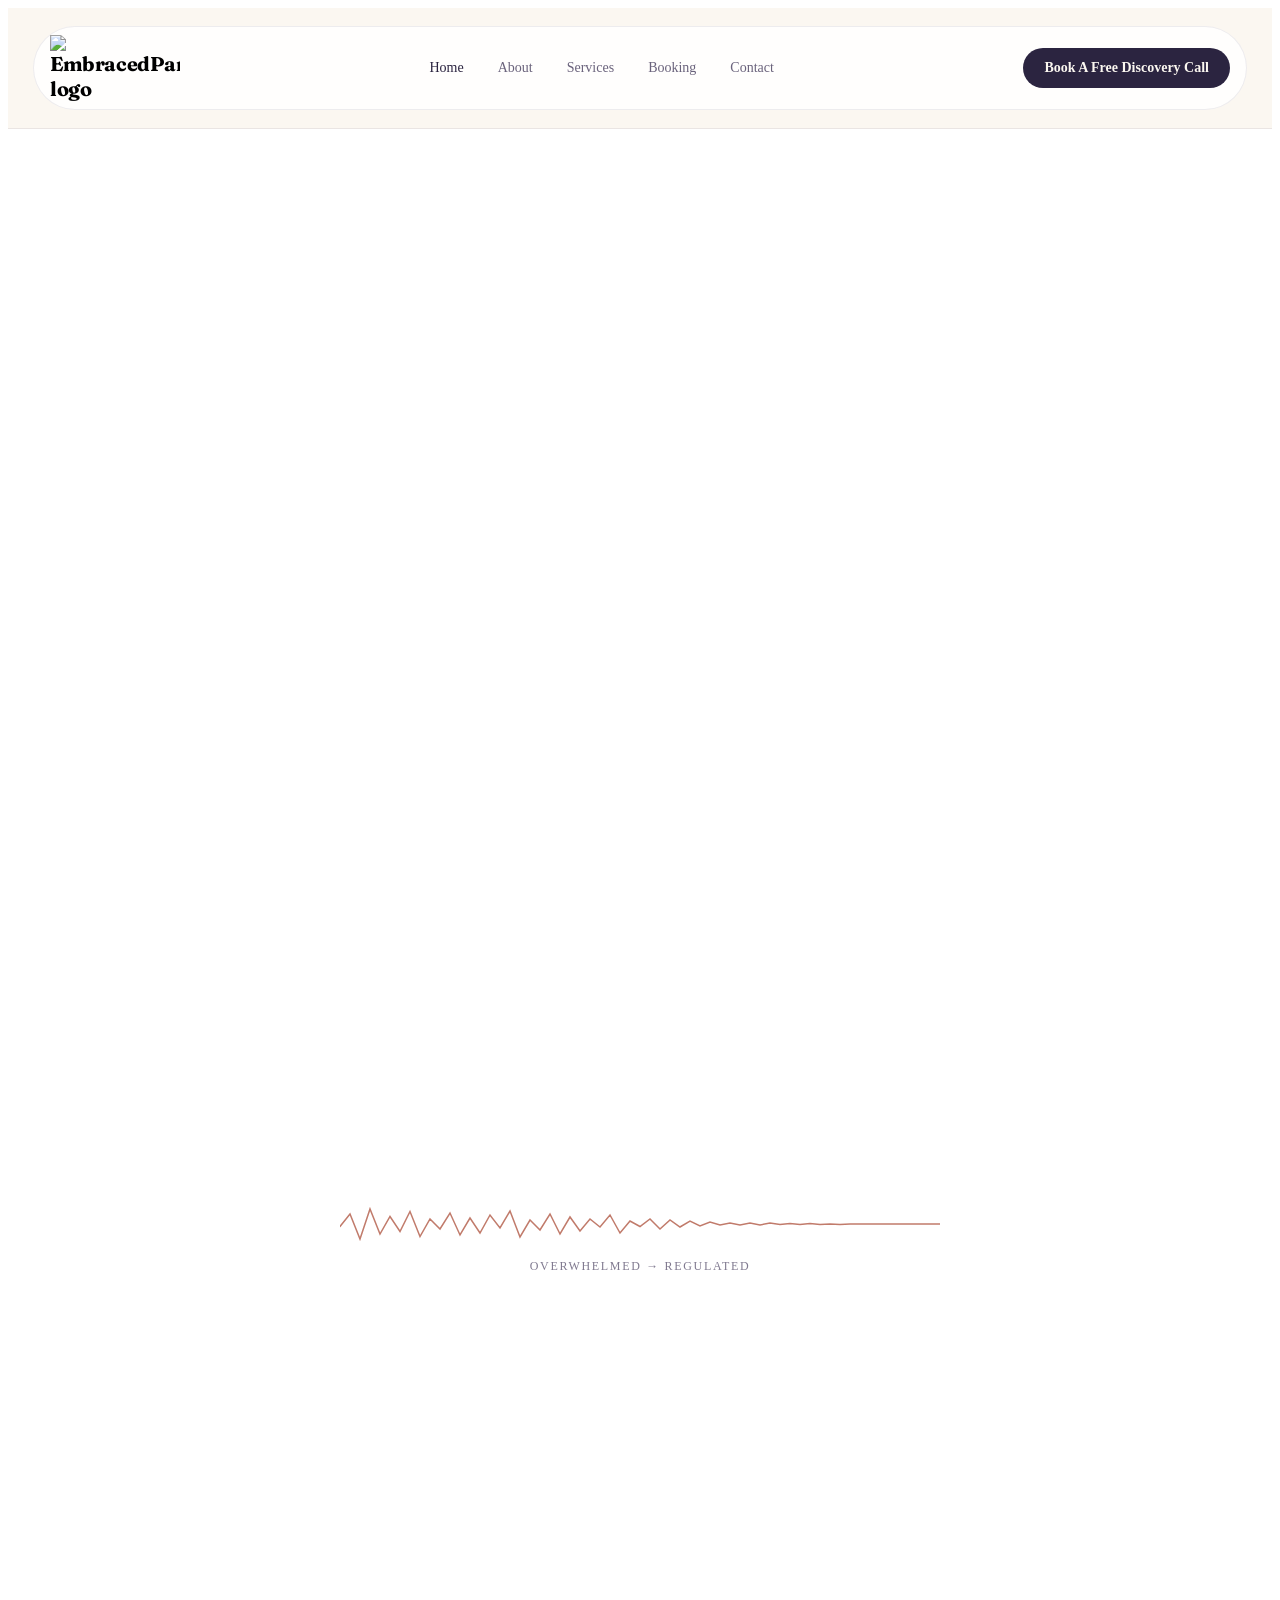
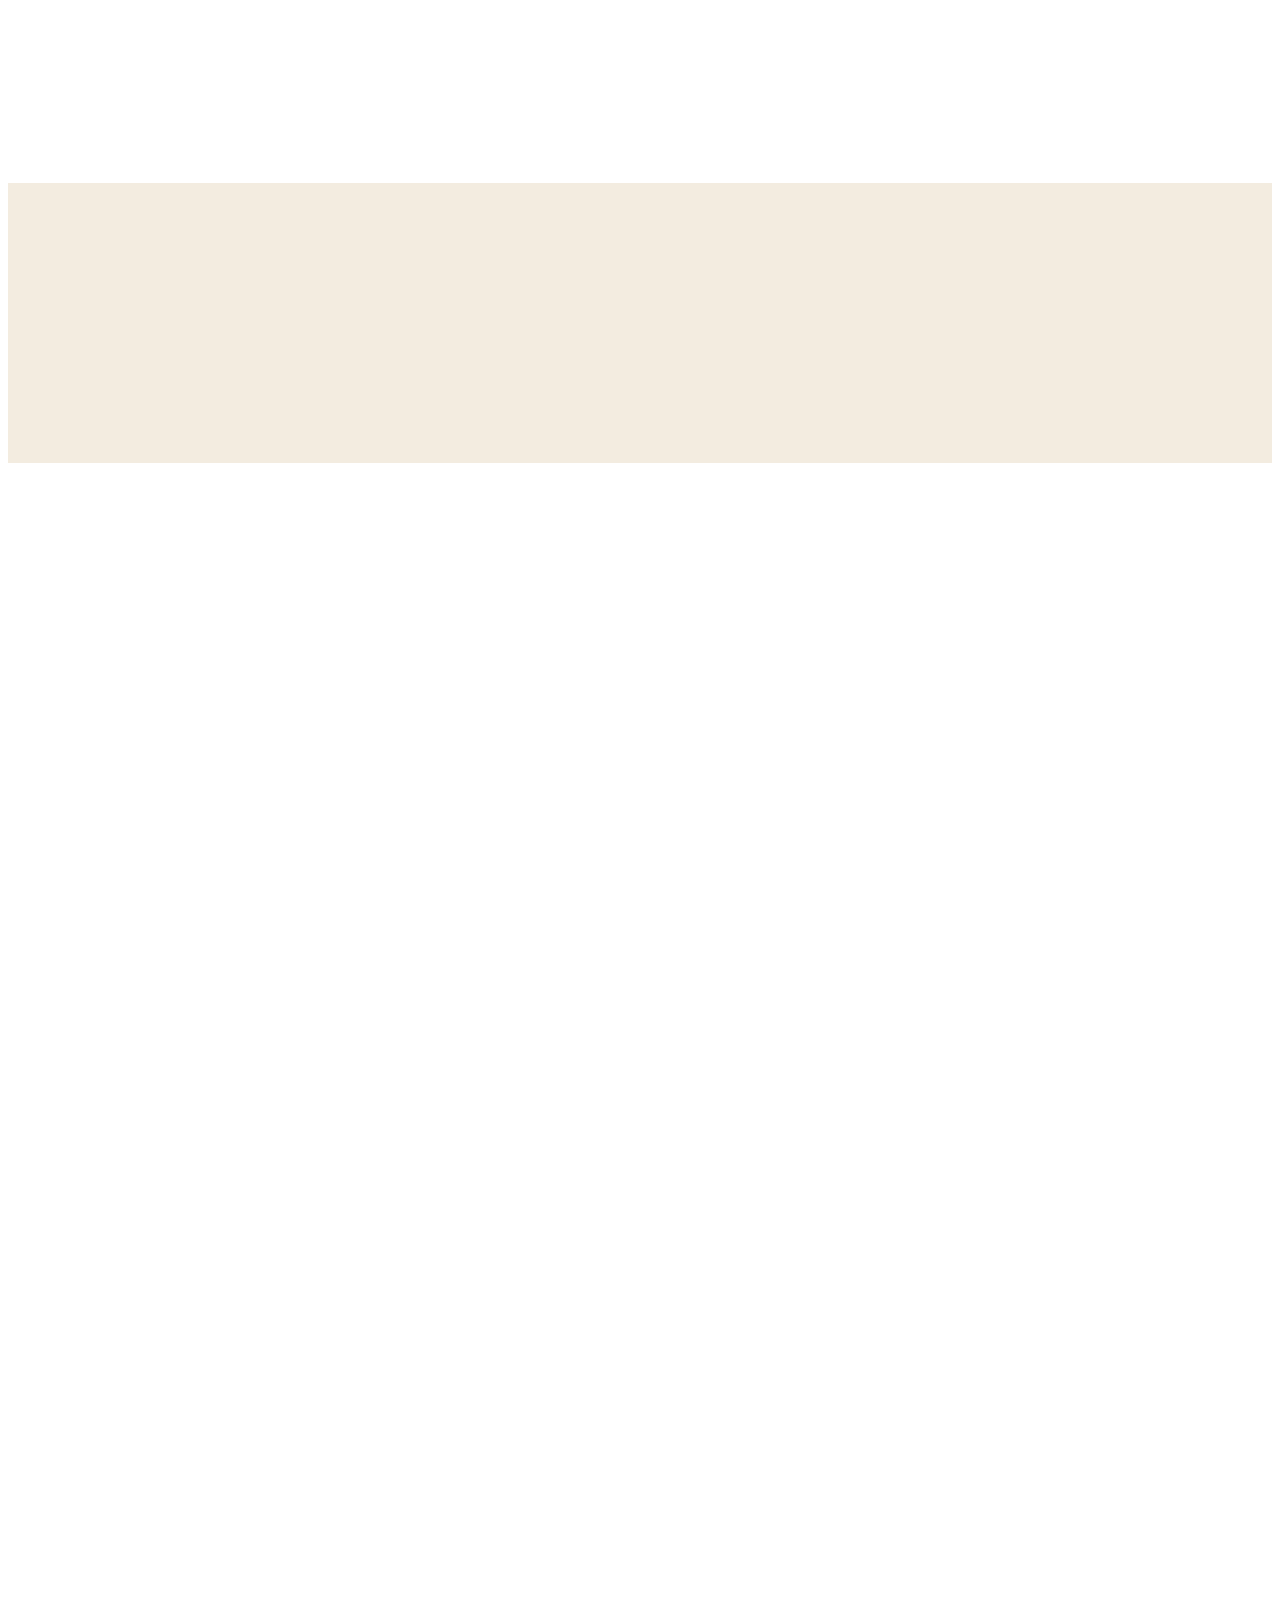
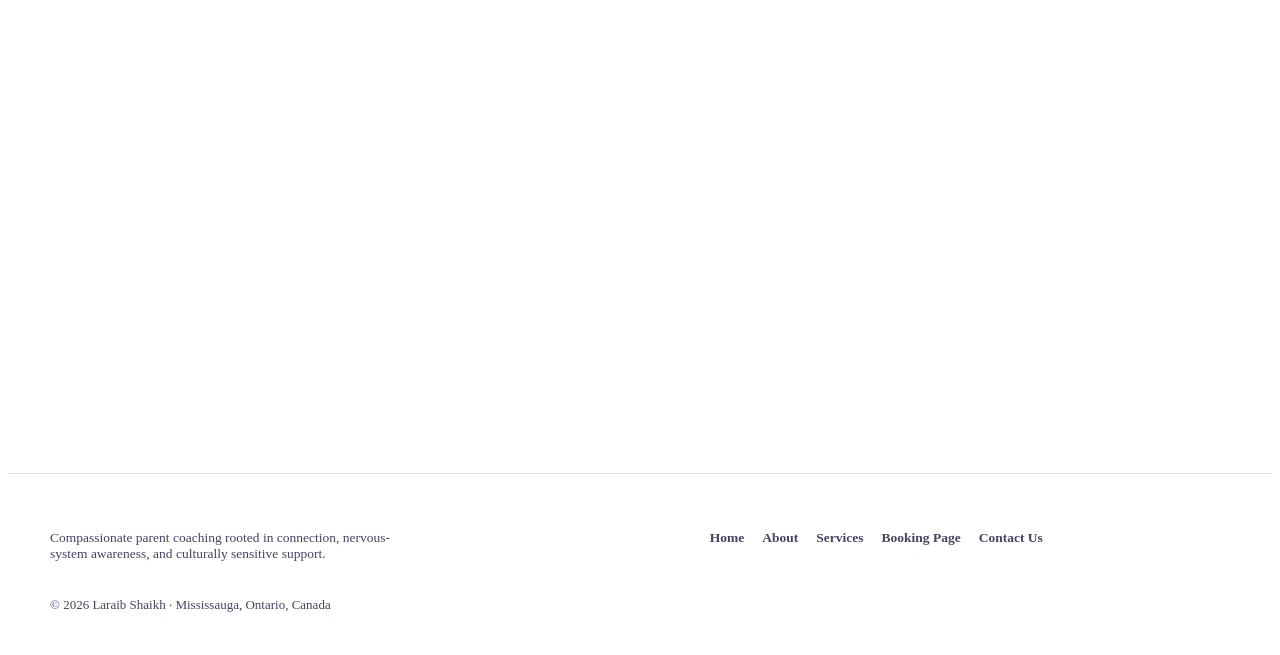
==== index.html @ dab32287 "Fix website responsiveness and JavaScript issues" ====
<!DOCTYPE html>
<html lang="en">
<head>
  <meta charset="UTF-8">
  <meta name="viewport" content="width=device-width, initial-scale=1.0">
  <meta name="description" content="Support for parents who want more calm, stronger connection, and calmer responses at home — with a grounded, compassionate approach that respects your family’s story.">
  <meta property="og:title" content="EmbracedParenting">
  <meta property="og:description" content="Support for parents who want more calm, stronger connection, and calmer responses at home.">
  <meta property="og:type" content="website">
  <meta property="og:image" content="images/logo.png">
  <meta name="twitter:card" content="summary_large_image">
  <meta name="twitter:title" content="EmbracedParenting">
  <meta name="twitter:description" content="Support for parents who want more calm, stronger connection, and calmer responses at home.">
  <title>EmbracedParenting</title>
  <link rel="icon" type="image/png" href="images/logo.png">
  <link rel="apple-touch-icon" href="images/logo.png">
  <link rel="preconnect" href="https://fonts.googleapis.com">
  <link rel="preconnect" href="https://fonts.gstatic.com" crossorigin>
  <link href="https://fonts.googleapis.com/css2?family=Fraunces:opsz,wght@9..144,400;9..144,500;9..144,600;9..144,700&family=Work+Sans:wght@400;500;600&display=swap" rel="stylesheet">
  <link rel="stylesheet" href="css/styles.css">
</head>
<body>
  <header>
    <nav class="wrap">
      <a href="index.html" class="logo" aria-label="EmbracedParenting home">
        <span class="logo-mark" aria-hidden="true"><img src="images/logo.png" alt="EmbracedParenting logo" loading="lazy"></span>
      </a>
      <div class="navlinks">
        <a href="index.html" class="active">Home</a>
        <a href="about.html">About</a>
        <a href="services.html">Services</a>
        <a href="booking.html">Booking</a>
        <a href="contact.html">Contact</a>
      </div>
      <div class="navcta">
        <a href="https://calendly.com/laraibsshaikh10/30min" class="btn btn-primary" style="padding: 11px 20px; font-size: 14px;" aria-label="Book a free discovery call with Laraib">Book A Free Discovery Call</a>
      </div>
      <button class="menu-btn" type="button" aria-label="Open menu" aria-expanded="false">
        <svg width="24" height="24" viewBox="0 0 24 24" fill="none"><path d="M4 7h16M4 12h16M4 17h16" stroke="currentColor" stroke-width="1.8" stroke-linecap="round"/></svg>
      </button>
    </nav>
    <div class="mobile-menu" id="mobile-menu">
      <a href="index.html">Home</a>
      <a href="about.html">About</a>
      <a href="services.html">Services</a>
      <a href="booking.html">Booking</a>
      <a href="contact.html">Contact</a>
      <a href="https://calendly.com/laraibsshaikh10/30min">Book A Free Discovery Call</a>
    </div>
  </header>

  <main>
    <section class="hero" id="top">
      <div class="wrap hero-grid">
        <div class="hero-copy reveal">
          <!-- <div class="eyebrow">Jai Certified Parent Coach · Mississauga, ON</div> -->
          <h1>Parenting is hard.<br />You don't have to do it <em>alone</em>.</h1>
          <p class="sub">Support for parents who want more calm, stronger connection, and calmer responses at home — with a grounded, compassionate approach that respects your family’s story.</p>
          <div class="hero-ctas">
            <a href="https://calendly.com/laraibsshaikh10/30min" class="btn btn-primary">Book A Free Discovery Call</a>
            <a href="services.html" class="btn btn-ghost">Learn More</a>
          </div>
          <div class="trustline">
            <span><i class="dot"></i>English · Urdu · Hindi</span>
            <span><i class="dot"></i>Trauma-informed &amp; foster-care trained</span>
            <span><i class="dot"></i>Culturally &amp; faith-sensitive</span>
          </div>
        </div>
        <div class="hero-side reveal">
          <div class="hero-visual">
            <div class="portrait">
              <img src="images/home.jpeg" alt="Laraib Shaikh, Jai Certified Parent Coach" loading="lazy">
            </div>
            <div class="hero-card">
              <div class="badge">A supportive space for real parenting challenges</div>
              <h3>Helping parents move from overwhelm to connection.</h3>
              <p>Through nervous-system awareness, attachment-based care, and practical guidance, coaching helps families feel more grounded and connected.</p>
              <ul>
                <li>Support for parents navigating stress, emotion, and big feelings</li>
                <li>Gentle tools for everyday moments that feel hard</li>
                <li>Guidance rooted in compassion, not shame</li>
              </ul>
              <a href="about.html" class="hero-link">Discover the approach →</a>
            </div>
          </div>
        </div>
      </div>
      <div class="wave-band">
        <svg viewBox="0 0 1200 90" preserveAspectRatio="none">
          <path d="M0,45 L20,20 L40,70 L60,10 L80,60 L100,25 L120,55 L140,15 L160,65 L180,30 L200,50 L220,18 L240,62 L260,28 L280,58 L300,22 L320,48 L340,14 L360,66 L380,32 L400,52 L420,20 L440,60 L460,26 L480,54 L500,30 L520,46 L540,22 L560,58 L580,34 L600,45 L620,30 L640,50 L660,32 L680,46 L700,34 L720,44 L740,36 L760,42 L780,38 L800,42 L820,38 L840,42 L860,38 L880,41 L900,39 L920,41 L940,39 L960,41 L980,40 L1000,41 L1020,40 L1200,40" fill="none" stroke="var(--clay)" stroke-width="3" stroke-linecap="round" />
        </svg>
      </div>
      <div class="wave-caption">Overwhelmed → Regulated </div>
    </section>

    <section class="pillars" id="framework">
      <div class="wrap">
        <div class="section-head reveal">
          <div class="eyebrow">The EMBRACED Framework</div>
          <h2>A grounded, compassionate approach to parenting support</h2>
          <p>This framework highlights the heart of the coaching: connection, calm, and confidence. It is designed to help families feel safer and more attuned in the everyday.</p>
        </div>
        <div class="framework-grid">
          <div class="framework-card reveal">
            <div class="framework-card-intro">
              <div class="framework-card-mark">E</div>
              <div>
                <h3>Empathy</h3>
                <div class="framework-card-subtitle">Seeing the child clearly</div>
              </div>
            </div>
            <p>We begin by understanding the emotions beneath the behavior, so responses feel less reactive and more attuned.</p>
          </div>
          <div class="framework-card reveal">
            <div class="framework-card-intro">
              <div class="framework-card-mark">M</div>
              <div>
                <h3>Mindful Presence</h3>
                <div class="framework-card-subtitle">Calm in the moment</div>
              </div>
            </div>
            <p>Parents learn how regulation supports better communication, less escalation, and more steadiness across the day.</p>
          </div>
          <div class="framework-card reveal">
            <div class="framework-card-intro">
              <div class="framework-card-mark">B</div>
              <div>
                <h3>Bonding & Belonging</h3>
                <div class="framework-card-subtitle">Connection before correction</div>
              </div>
            </div>
            <p>Support is designed to strengthen security, trust, and belonging — especially when parenting has felt strained or overwhelming.</p>
          </div>
          <div class="framework-card reveal">
            <div class="framework-card-intro">
              <div class="framework-card-mark">R</div>
              <div>
                <h3>Respect</h3>
                <div class="framework-card-subtitle">Honoring each family story</div>
              </div>
            </div>
            <p>Every family is met with care, curiosity, and respect — including cultural, faith, and lived-experience differences.</p>
          </div>
          <div class="framework-card reveal">
            <div class="framework-card-intro">
              <div class="framework-card-mark">A</div>
              <div>
                <h3>Attunement</h3>
                <div class="framework-card-subtitle">Listening beneath the surface</div>
              </div>
            </div>
            <p>We slow down and identify what a child may be communicating through their behavior, so responses become more intentional.</p>
          </div>
          <div class="framework-card reveal">
            <div class="framework-card-intro">
              <div class="framework-card-mark">C</div>
              <div>
                <h3>Compassion</h3>
                <div class="framework-card-subtitle">Gentle, nonjudgmental support</div>
              </div>
            </div>
            <p>The process is grounded in compassion for both the child and the parent, especially in moments of stress and doubt.</p>
          </div>
          <div class="framework-card reveal">
            <div class="framework-card-intro">
              <div class="framework-card-mark">E</div>
              <div>
                <h3>Empowerment</h3>
                <div class="framework-card-subtitle">Confidence that grows</div>
              </div>
            </div>
            <p>Parents leave with more clarity, stronger boundaries, and tools that feel practical rather than performative.</p>
          </div>
          <div class="framework-card reveal">
            <div class="framework-card-intro">
              <div class="framework-card-mark">D</div>
              <div>
                <h3>Development</h3>
                <div class="framework-card-subtitle">Growth over perfection</div>
              </div>
            </div>
            <p>The work supports long-term family growth through insight, consistency, and habits that can actually be lived.</p>
          </div>
        </div>
      </div>
    </section>

    <section class="insta" style="padding-top: 40px;">
      <div class="wrap">
        <div class="section-head reveal">
          <div>
            <div class="eyebrow">Follow Along</div>
            <h2>Be a part of the journey, on Instagram</h2>
          </div>
          <a href="https://www.instagram.com/laraib_shaikh10/" target="_blank" rel="noopener noreferrer" class="btn btn-ghost">@laraib_shaikh10 ↗</a>
        </div>
        <div class="insta-grid reveal">
          <blockquote class="instagram-media" data-instgrm-permalink="https://www.instagram.com/p/DYv9KIsDmRM/" data-instgrm-version="14"></blockquote>
          <blockquote class="instagram-media" data-instgrm-permalink="https://www.instagram.com/p/Da_8D1NkxFO/" data-instgrm-version="14"></blockquote>
          <blockquote class="instagram-media" data-instgrm-permalink="https://www.instagram.com/p/DaBh0-4OvTj/" data-instgrm-version="14"></blockquote>
        </div>
      </div>
    </section>

    <section class="testi" style="padding-top: 40px; padding-bottom: 80px;">
      <div class="wrap">
        <div class="section-head reveal">
          <div>
            <div class="eyebrow">In Their Words</div>
            <h2>What Other Parents Say About Our Services</h2>
          </div>
        </div>
        <div class="testi-grid">
          <div class="testi-card reveal">
            <div class="testi-quote">"Doing one-on-one coaching with Laraib was truly the best thing that happened for my family this year. It encouraged me to deeply understand what true connection and secure attachment mean with my children, and how to embody compassionate parenting without compromising my values.</div>
            <div class="testi-quote">Through this journey, I learned how to love my child unconditionally by gaining insight into child development, developing the skills to regulate and ground myself during challenging emotions, and learning how to be a safe harbour for my children.</div>
            <div class="testi-quote">Laraib herself was incredibly non-judgmental, understanding, and compassionate—always offering an empathetic ear and practical guidance tailored to each specific situation I faced.</div>
            <div class="testi-quote">I highly recommend one-on-one parent coaching with Laraib to anyone wanting to transform their approach to parenting and become a loving yet assertive parent who can confidently handle whatever challenges arise. It’s a powerful mindset shift that helps you make small but meaningful changes—improving your family dynamic in lasting ways, free of guilt or shame."</div>
            <div class="testi-who">— Eden, Mom of 2</div>
          </div>
          <div class="testi-card reveal">
            <div class="testi-quote">"Laraib has a calm presence that inspires trust and confidence, and she cares so deeply - it shows up in every conversation we’ve shared. She is gentle but shows up with honesty, unafraid to say what you need to hear and a role-model for self-possession. I thank Allah everyday for sending Laraib in my life."</div>
            <div class="testi-who">— Nusrat, Mom of 4</div>
          </div>
          <div class="testi-card reveal">
            <div class="testi-quote">"Laraib is a truly gifted parent coach. I deeply appreciate her calm, connected presence and the confident, yet curious, leadership she brings to each session. Her empathy and understanding make her a joy to work with, and her wealth of knowledge is evident in every interaction. I am incredibly grateful for the opportunity to receive coaching from her."</div>
            <div class="testi-who">— Naomi, Mom of 4</div>
          </div>
        </div>
      </div>
    </section>
  </main>

  <footer>
    <div class="wrap footer-grid">
      <div>
        <p style="margin-top: 0; max-width: 360px;">Compassionate parent coaching rooted in connection, nervous-system awareness, and culturally sensitive support.</p>
      </div>
      <div class="footer-links">
        <a href="index.html">Home</a>
        <a href="about.html">About</a>
        <a href="services.html">Services</a>
        <a href="booking.html">Booking Page</a>
        <a href="contact.html">Contact Us</a>
      </div>
    </div>
    <div class="wrap" style="margin-top: 22px; font-size: 13px; color: var(--ink-soft);">© 2026 Laraib Shaikh · Mississauga, Ontario, Canada</div>
  </footer>

  <script src="js/script.js"></script>
</body>
</html>
---- css/styles.css ----
:root {
  --ink: #2B2440;
  --ink-soft: #4A4160;
  --paper: #FBF7F0;
  --paper-dim: #F3ECE0;
  --clay: #C17B6B;
  --clay-deep: #A85F50;
  --sage: #7C8F72;
  --gold: #CFA24A;
  --mist: #E7DFD1;
  --line: rgba(43, 36, 64, 0.14);
  --shadow: 0 24px 80px -40px rgba(43, 36, 64, 0.34);
  --radius: 28px;
  --wrap: 1180px;
}

a {
  color: inherit;
  text-decoration: none;
}

img {
  max-width: 100%;
  display: block;
}

button,
input,
textarea {
  font: inherit;
}

.wrap {
  max-width: var(--wrap);
  margin: 0 auto;
  padding: 0 28px;
}

section {
  position: relative;
}

.eyebrow {
  font-size: 12px;
  letter-spacing: 0.22em;
  text-transform: uppercase;
  font-weight: 700;
  color: var(--clay);
}

.btn {
  display: inline-flex;
  align-items: center;
  justify-content: center;
  gap: 10px;
  padding: 14px 24px;
  border-radius: 999px;
  font-weight: 700;
  font-size: 15px;
  cursor: pointer;
  border: 1px solid transparent;
  transition: transform 0.25s ease, box-shadow 0.25s ease, background 0.25s ease, border-color 0.25s ease;
  box-sizing: border-box;
}

.btn:hover {
  transform: translateY(-1px);
}

.btn-primary {
  background: var(--ink);
  color: var(--paper);
  box-shadow: var(--shadow);
}

.btn-primary:hover {
  background: var(--clay-deep);
}

.btn-ghost {
  background: transparent;
  color: var(--ink);
  border-color: var(--line);
}

.btn-ghost:hover {
  background: rgba(255, 255, 255, 0.85);
  border-color: rgba(43, 36, 64, 0.25);
}

.btn-alt {
  background: var(--gold);
  color: var(--ink);
  box-shadow: var(--shadow);
}

.btn-alt:hover {
  background: #f7e0b7;
}

.reveal {
  opacity: 0;
  transform: translateY(28px);
  transition: opacity 0.8s ease, transform 0.8s ease;
}

.reveal.in {
  opacity: 1;
  transform: translateY(0);
}

header {
  position: sticky;
  top: 0;
  z-index: 60;
  padding: 18px 0;
  background: rgba(251, 247, 240, 0.92);
  backdrop-filter: blur(18px);
  border-bottom: 1px solid rgba(43, 36, 64, 0.08);
}

nav.wrap {
  display: flex;
  align-items: center;
  justify-content: space-between;
  gap: 16px;
  padding: 8px 16px;
  border: 1px solid rgba(43, 36, 64, 0.08);
  border-radius: 999px;
  background: rgba(255, 255, 255, 0.86);
  box-shadow: 0 24px 70px -46px rgba(43, 36, 64, 0.28);
}

.logo {
  display: inline-flex;
  align-items: center;
  gap: 12px;
  font-family: 'Fraunces', Georgia, serif;
  font-weight: 700;
  font-size: 20px;
  letter-spacing: -0.02em;
  transition: transform 0.2s ease;
}

.logo:hover {
  transform: translateY(-1px);
  background: transparent;
}

.logo-mark {
  display: inline-flex;
  align-items: center;
  justify-content: center;
  width: auto;
  height: auto;
  padding: 0;
  border-radius: 0;
  background: transparent;
  border: 0;
  box-shadow: none;
  flex-shrink: 0;
}

.logo-mark img {
  width: 130px;
  height: auto;
  object-fit: contain;
}

.sr-only {
  position: absolute;
  width: 1px;
  height: 1px;
  padding: 0;
  margin: -1px;
  overflow: hidden;
  clip: rect(0, 0, 0, 0);
  white-space: nowrap;
  border: 0;
}

.navlinks {
  display: flex;
  align-items: center;
  gap: 6px;
  padding: 6px;
  border-radius: 999px;
  background: transparent;
}

.navlinks a {
  position: relative;
  opacity: 0.82;
  transition: opacity 0.2s ease, color 0.2s ease;
  font-size: 14px;
  padding: 10px 14px;
  border-radius: 999px;
  color: var(--ink-soft);
}

.navlinks a:hover,
.navlinks a:focus-visible,
.navlinks a.active {
  opacity: 1;
  color: var(--ink);
}

.navcta {
  display: flex;
  align-items: center;
  gap: 12px;
}

.menu-btn {
  display: none;
  background: rgba(255, 255, 255, 0.92);
  border: 1px solid var(--line);
  color: var(--ink);
  cursor: pointer;
  padding: 9px;
  border-radius: 999px;
  box-shadow: 0 10px 24px -18px rgba(43, 36, 64, 0.4);
}

.mobile-menu {
  display: none;
  flex-direction: column;
  gap: 0;
  margin: 10px 0 0;
  padding: 12px 0;
  background: rgba(255, 255, 255, 0.98);
  border: 1px solid rgba(43, 36, 64, 0.08);
  border-radius: 20px;
  box-shadow: 0 12px 28px -20px rgba(43, 36, 64, 0.25);
  overflow: hidden;
}

.mobile-menu a,
.mobile-menu span {
  font-weight: 600;
  color: var(--ink);
  padding: 12px 18px;
  border-bottom: 1px solid rgba(43, 36, 64, 0.06);
  transition: background 0.2s ease, color 0.2s ease;
  font-size: 14px;
}

.mobile-menu a:hover {
  background: rgba(43, 36, 64, 0.04);
  color: var(--clay-deep);
}

.mobile-menu a:last-child,
.mobile-menu span:last-child {
  border-bottom: none;
}

.hero {
  padding: 92px 0 40px;
  overflow: hidden;
}

.hero-grid {
  display: grid;
  grid-template-columns: 1.05fr 0.95fr;
  gap: 56px;
  align-items: start;
}

.hero-copy h1 {
  font-size: clamp(42px, 5.2vw, 72px);
  margin-top: 18px;
  max-width: 680px;
}

.hero-copy h1 em {
  font-style: normal;
  color: var(--clay-deep);
}

.hero-copy .sub {
  margin-top: 24px;
  font-size: 18px;
  max-width: 580px;
  color: var(--ink-soft);
}

.hero-ctas {
  display: flex;
  gap: 16px;
  margin-top: 34px;
  flex-wrap: wrap;
}

.trustline {
  margin-top: 34px;
  display: grid;
  grid-template-columns: repeat(3, minmax(0, 1fr));
  gap: 16px;
  font-size: 13px;
  color: var(--ink-soft);
}

.trustline span {
  display: flex;
  align-items: center;
  gap: 10px;
}

.dot {
  width: 8px;
  height: 8px;
  border-radius: 50%;
  background: var(--clay);
}

.hero-side {
  display: grid;
  gap: 22px;
}

.hero-visual {
  display: grid;
  gap: 22px;
}

.portrait {
  width: 100%;
  max-width: 470px;
  aspect-ratio: 0.92;
  border-radius: 34px;
  background: linear-gradient(145deg, rgba(193, 123, 107, 0.18), rgba(207, 162, 74, 0.1));
  box-shadow: var(--shadow);
  overflow: hidden;
  margin-inline: auto;
}

.portrait img {
  width: 100%;
  height: 100%;
  object-fit: cover;
}

.hero-card {
  background: rgba(255, 255, 255, 0.84);
  border: 1px solid rgba(43, 36, 64, 0.08);
  border-radius: 32px;
  padding: 28px;
  box-shadow: var(--shadow);
}

.hero-card .badge {
  display: inline-flex;
  align-items: center;
  gap: 10px;
  padding: 10px 16px;
  border-radius: 999px;
  background: rgba(243, 236, 224, 0.85);
  color: var(--clay-deep);
  font-size: 12px;
  font-weight: 700;
  text-transform: uppercase;
}

.hero-card h3 {
  font-size: 22px;
  margin-top: 18px;
  line-height: 1.2;
}

.hero-card p {
  margin-top: 14px;
  font-size: 15px;
  color: var(--ink-soft);
  line-height: 1.8;
}

.hero-card ul {
  list-style: none;
  padding: 0;
  margin: 18px 0 0;
  display: grid;
  gap: 10px;
}

.hero-card li {
  display: flex;
  gap: 12px;
  align-items: flex-start;
  color: var(--ink-soft);
  font-size: 15px;
  line-height: 1.7;
}

.hero-card li::before {
  content: '•';
  color: var(--clay);
  font-size: 22px;
  line-height: 1;
  margin-top: 4px;
}

.hero-link {
  display: inline-flex;
  align-items: center;
  gap: 10px;
  margin-top: 20px;
  font-weight: 700;
  color: var(--clay-deep);
}

.wave-band {
  line-height: 0;
  margin-top: 30px;
  display: flex;
  justify-content: center;
}

.wave-band svg {
  max-width: 600px;
  width: 100%;
  height: auto;
  display: block;
}

.wave-caption {
  text-align: center;
  font-size: 12px;
  letter-spacing: 0.14em;
  text-transform: uppercase;
  color: var(--ink-soft);
  opacity: 0.7;
  margin-top: 10px;
}

.section-head {
  max-width: 640px; /* limit measure for elegant line lengths */
  margin-bottom: 20px;
}

/* Stronger visual hierarchy for about heading */
.section-head h2 {
  font-size: clamp(28px, 5vw, 48px);
  margin-top: 8px;
  line-height: 1.15; /* tighter heading for a premium feel */
  font-weight: 800;
  letter-spacing: -0.01em;
}

.section-head p {
  margin-top: 16px; /* balanced spacing between heading and paragraph */
  font-size: clamp(15px, 4vw, 17px);
  color: var(--ink-soft);
  line-height: 1.85;
  max-width: 56ch; /* comfortable measure for paragraph readability */
}

/* Eyebrow positioning and spacing */
.section-head .eyebrow {
  margin-bottom: 8px;
  font-size: 12px;
  letter-spacing: 0.3em;
}

.shift {
  padding: 100px 0;
  background: var(--ink);
  color: var(--paper);
}

.shift .wrap {
  max-width: 860px;
  text-align: center;
}

.shift .eyebrow {
  color: var(--gold);
}

.shift h2 {
  font-size: clamp(28px, 3.5vw, 42px);
  margin-top: 18px;
}

.shift p {
  margin-top: 24px;
  color: #ddd7d1;
  font-size: 17px;
  line-height: 1.85;
}

.pillars,
.services,
.testi,
.about,
.insta,
.contact,
.booking-cta,
.who {
  padding: 100px 0;
}

.framework-grid {
  display: grid;
  grid-template-columns: 1fr;
  gap: 18px;
}

.framework-card {
  background: var(--paper);
  border: 1px solid rgba(43, 36, 64, 0.08);
  border-radius: 32px;
  padding: 32px;
  box-shadow: var(--shadow);
  transition: transform 0.3s ease, box-shadow 0.3s ease;
}

.framework-card:hover {
  transform: translateY(-6px);
  box-shadow: 0 32px 80px -44px rgba(43, 36, 64, 0.28);
}

.framework-card-intro {
  display: grid;
  grid-template-columns: auto 1fr;
  gap: 18px;
  align-items: start;
}

.framework-card-mark {
  width: 56px;
  height: 56px;
  border-radius: 18px;
  background: linear-gradient(135deg, rgba(193, 123, 107, 0.18), rgba(207, 162, 74, 0.22));
  display: flex;
  align-items: center;
  justify-content: center;
  font-size: 18px;
  font-weight: 800;
  color: var(--clay-deep);
}

.framework-card h3 {
  font-size: 18px;
  margin: 0;
  color: var(--ink);
  line-height: 1.15;
}

.framework-card-subtitle {
  margin-top: 6px;
  font-size: 15px;
  font-weight: 700;
  color: var(--clay-deep);
  line-height: 1.35;
}

.framework-card p {
  margin-top: 18px;
  font-size: 15px;
  color: var(--ink-soft);
  line-height: 1.8;
}

.service-grid {
  display: grid;
  grid-template-columns: repeat(3, minmax(0, 1fr));
  gap: 24px;
  margin-top: 20px;
}

.service-card {
  background: var(--paper);
  border: 1px solid rgba(43, 36, 64, 0.08);
  border-radius: 32px;
  padding: 30px;
  box-shadow: var(--shadow);
  display: flex;
  flex-direction: column;
  gap: 18px;
  transition: transform 0.25s ease, box-shadow 0.25s ease;
}

.service-card:hover {
  transform: translateY(-3px);
}

.service-card h3 {
  margin-top: 10px;
  font-size: 21px;
}

.service-card p {
  font-size: 15px;
  color: var(--ink-soft);
  line-height: 1.75;
}

.service-note {
  font-size: 13px;
  color: var(--clay-deep);
  font-weight: 700;
  margin-top: 8px;
}

.who {
  padding-top: 90px;
  padding-bottom: 90px;
}

.chip-row {
  display: flex;
  flex-wrap: wrap;
  gap: 14px;
}

.chip {
  padding: 16px 22px;
  border-radius: 18px;
  background: var(--paper-dim);
  border: 1px solid rgba(43, 36, 64, 0.1);
  font-size: 15px;
  font-weight: 700;
  display: flex;
  align-items: center;
  gap: 10px;
}

.chip .dot {
  width: 10px;
  height: 10px;
  border-radius: 50%;
  background: var(--clay);
}

.booking-cta {
  padding-top: 0;
  padding-bottom: 100px;
}

.booking-card {
  background: linear-gradient(135deg, rgba(193, 123, 107, 0.16), rgba(207, 162, 74, 0.14));
  border: 1px solid rgba(43, 36, 64, 0.08);
  border-radius: 32px;
  padding: 44px;
  display: flex;
  align-items: center;
  justify-content: space-between;
  gap: 24px;
  box-shadow: var(--shadow);
}

.booking-card h3 {
  font-size: clamp(26px, 3vw, 36px);
}

.booking-card p {
  margin-top: 10px;
  font-size: 16px;
  max-width: 640px;
  color: var(--ink-soft);
}

.what-to-expect {
  padding-top: 12px;
}

.expectation-grid {
  display: grid;
  grid-template-columns: repeat(2, minmax(0, 1fr));
  gap: 24px;
  margin-top: 32px;
}

.expectation-card {
  background: rgba(255, 255, 255, 0.92);
  border: 1px solid rgba(43, 36, 64, 0.08);
  border-radius: 28px;
  padding: 30px;
  box-shadow: var(--shadow);
}

.expectation-card h3 {
  margin-top: 18px;
  font-size: 20px;
  line-height: 1.45;
}

.expectation-card p {
  margin-top: 14px;
  font-size: 15px;
  color: var(--ink-soft);
  line-height: 1.82;
}

.about-grid {
  display: grid;
  grid-template-columns: 1fr;
  gap: 58px;
  align-items: start;
  max-width: var(--wrap);
  margin: 0 auto;
  padding: 0 28px;
  padding-top: 60px;
  padding-bottom: 100px;
}


/* Place about image on the left (original layout) and text on the right */
.about-photo {
  grid-column: 1;
  justify-self: center;
  max-width: 480px;
  width: 100%;
  align-self: start;
  aspect-ratio: 0.82;
  border-radius: var(--radius);
  box-shadow: var(--shadow);
  overflow: hidden;
  background: var(--paper-dim);
  position: relative;
}

.about-photo img {
  position: absolute;
  inset: 0;
  width: 100%;
  height: 100%;
  object-fit: cover;
  display: block;
  opacity: 1 !important;
  visibility: visible !important;
  transform: none !important;
}

/* Desktop: Enable two-column layout */
@media (min-width: 901px) {
  .about-grid {
    grid-template-columns: 0.72fr 1.28fr;
    gap: 58px;
  }
  
  /* Ensure the text column is placed in column 2 on desktop */
  .about-grid > .reveal:not(.about-photo) {
    grid-column: 2;
  }
  
  .about-photo {
    grid-column: 1;
  }
}

@media (max-width: 900px) {
  .about-grid {
    grid-template-columns: 1fr;
    gap: 32px;
  }
  .about-photo {
    grid-column: auto;
    max-width: 100%;
    width: 100%;
    margin-inline: 0;
    justify-self: center;
    min-height: 250px;
  }
  .about-grid > .reveal {
    grid-column: auto;
  }
}

.about-blockquote {
  margin-top: 28px;
  padding: 22px 24px;
  border-left: 4px solid var(--clay);
  background: rgba(255, 255, 255, 0.75);
  border-radius: 18px;
  font-family: 'Fraunces', serif;
  font-size: clamp(16px, 4vw, 18px);
  color: var(--ink);
  line-height: 1.7;
}

.about-list {
  display: grid;
  gap: 14px;
  margin-top: 28px;
}

.about-list div {
  display: flex;
  gap: 14px;
  align-items: flex-start;
  padding: 16px 18px;
  border: 1px solid rgba(43, 36, 64, 0.08);
  border-radius: 20px;
  background: var(--paper-dim);
}

.about-list .dot {
  margin-top: 6px;
  width: 10px;
  height: 10px;
  border-radius: 50%;
  background: var(--clay);
}

.badge {
  display: inline-flex;
  align-items: center;
  gap: 10px;
  margin-top: 24px;
  background: var(--paper-dim);
  border: 1px solid rgba(43, 36, 64, 0.08);
  border-radius: 999px;
  padding: 10px 18px;
  font-size: 13.5px;
  font-weight: 600;
}

.badge .dot {
  background: var(--gold);
}

.insta {
  padding: 100px 0;
  background: var(--paper-dim);
}

.insta .section-head {
  display: flex;
  align-items: flex-end;
  justify-content: space-between;
  flex-wrap: wrap;
  gap: 20px;
  max-width: none;
}

.insta-grid {
  display: grid;
  grid-template-columns: repeat(4, minmax(0, 1fr));
  gap: 20px;
  margin-top: 22px;
  align-items: start;
  overflow-x: auto;
  overflow-y: hidden;
}

.insta-grid iframe {
  border-radius: 18px !important;
}

.insta-grid blockquote.instagram-media {
  margin: 0 !important;
  width: 100% !important;
  min-width: 0 !important;
}

.testi-grid {
  display: grid;
  grid-template-columns: repeat(3, minmax(0, 1fr));
  gap: 22px;
  margin-top: 22px;
}

.testi-card {
  background: var(--paper);
  border: 1px solid rgba(43, 36, 64, 0.08);
  border-radius: var(--radius);
  padding: 32px;
  display: flex;
  flex-direction: column;
  gap: 18px;
  box-shadow: var(--shadow);
}

.testi-quote {
  font-family: 'Fraunces', serif;
  font-size: 18px;
  line-height: 1.9;
  color: var(--ink-soft);
}

.testi-who {
  font-size: 13px;
  font-weight: 700;
  color: var(--ink);
}

.contact {
  padding-top: 100px;
  padding-bottom: 110px;
}

.contact-card {
  background: var(--ink);
  color: var(--paper);
  border-radius: 32px;
  padding: 60px;
  display: grid;
  grid-template-columns: 1fr 1fr;
  gap: 50px;
  box-shadow: var(--shadow);
}

.contact-card h2 {
  color: var(--paper);
  font-size: clamp(26px, 3.4vw, 36px);
}

.contact-card p {
  color: #d8d2e6;
  margin-top: 14px;
}

.contact-card .btn-primary {
  background: var(--gold);
  color: var(--ink);
  margin-top: 26px;
}

.contact-form {
  display: flex;
  flex-direction: column;
  justify-content: flex-start;
  padding-top: 0;
  gap: 18px;
}

.contact-form-copy {
  margin: 0;
  padding: 0;
}

.contact-form-copy h3 {
  margin: 0;
  color: var(--paper);
  font-size: 22px;
  letter-spacing: -0.02em;
  max-width: 100%;
}

.contact-form-copy p {
  margin: 14px 0 0;
  color: #d8d2e6;
  line-height: 1.8;
  max-width: 420px;
}

.contact-button-group {
  display: flex;
  flex-wrap: wrap;
  gap: 16px;
  align-items: center;
  margin-top: 26px;
}

.contact-button-group .btn-primary {
  width: auto;
  min-width: 180px;
}

.contact-button-group a.btn-primary {
  text-decoration: none;
}

.contact-card .btn-primary:hover {
  background: #fff;
}

.contact-list {
  display: grid;
  gap: 14px;
  margin-top: 28px;
}

.contact-item {
  display: flex;
  gap: 12px;
  align-items: flex-start;
  color: #d8d2e6;
  font-size: 15px;
}

.contact-item a {
  color: var(--paper);
}

.contact-hours {
  margin-top: 10px;
  color: #d8d2e6;
  font-size: 14px;
}

form {
  display: flex;
  flex-direction: column;
  gap: 16px;
}

input,
textarea {
  width: 100%;
  padding: 16px 18px;
  border-radius: 18px;
  border: 1px solid rgba(255, 255, 255, 0.18);
  background: rgba(255, 255, 255, 0.08);
  color: var(--paper);
  font-family: inherit;
  font-size: 15px;
}

input::placeholder,
textarea::placeholder {
  color: rgba(255, 255, 255, 0.68);
}

textarea {
  resize: vertical;
  min-height: 140px;
}

footer {
  padding: 56px 0 34px;
  border-top: 1px solid var(--line);
}

.footer-grid {
  display: grid;
  grid-template-columns: 1.1fr 0.9fr;
  gap: 24px;
  align-items: start;
  font-size: 13.5px;
  color: var(--ink-soft);
}

.footer-links {
  display: flex;
  flex-wrap: wrap;
  gap: 18px;
}

.footer-links a {
  font-weight: 700;
}

.form-status {
  font-size: 15px;
  margin-bottom: 8px;
  color: var(--ink-soft);
}

.form-status.success {
  color: #2c5a33;
}

.form-status.error {
  color: #9a2e2e;
}

.honeypot {
  position: absolute;
  opacity: 0;
  left: -9999px;
  width: 1px;
  height: 1px;
  pointer-events: none;
}

@media (max-width: 1040px) {
  .hero-grid {
    grid-template-columns: 1fr;
    gap: 42px;
  }

  .framework-grid {
    grid-template-columns: 1fr;
  }

  .service-grid {
    grid-template-columns: 1fr;
    max-width: 720px;
  }

  .about-grid {
    grid-template-columns: 1fr;
    gap: 36px;
  }

  .about-photo {
    max-width: 380px;
  }

  .wave-band svg {
    max-width: 90%;
    width: 100%;
  }
}

@media (max-width: 860px) {
  .booking-card {
    flex-direction: column;
    align-items: flex-start;
  }

  .contact-card {
    grid-template-columns: 1fr;
    padding: 42px 28px;
  }

  .contact-button-group {
    flex-direction: column;
    align-items: stretch;
  }

  .contact-button-group .btn-primary {
    width: 100%;
  }

  .contact-form {
    padding-top: 18px;
  }

  .footer-grid {
    grid-template-columns: 1fr;
  }

  nav.wrap {
    padding: 10px 16px;
  }

  .logo {
    font-size: 16px;
    gap: 10px;
  }

  .logo-mark {
    display: flex;
    align-items: center;
    justify-content: center;
    width: 105px;
    height: 105px;
    flex-shrink: 0;
  }

  .logo-mark img {
    width: 100%;
    height: auto;
  }

  .menu-btn {
    display: block;
  }

  .navlinks,
  .navcta .btn-primary {
    display: none;
  }

  .mobile-menu.open {
    display: flex;
  }

  .wave-band svg {
    max-width: 80%;
    width: 100%;
  }
}

@media (max-width: 680px) {
  .wrap {
    padding: 0 20px;
  }

  .hero {
    padding-top: 60px;
    padding-bottom: 32px;
  }

  .hero-copy h1 {
    font-size: clamp(28px, 7vw, 48px);
    margin-top: 14px;
    line-height: 1.15;
  }

  .hero-copy .sub {
    margin-top: 18px;
    font-size: clamp(15px, 4vw, 17px);
    line-height: 1.75;
  }

  .hero-ctas {
    flex-direction: column;
    align-items: stretch;
    gap: 12px;
    margin-top: 24px;
  }

  .btn {
    width: 100%;
    justify-content: center;
    padding: 14px 20px;
    font-size: 15px;
  }

  .trustline {
    grid-template-columns: 1fr;
    gap: 12px;
    margin-top: 20px;
    font-size: 12px;
  }

  .section-head {
    margin-bottom: 24px;
  }

  .section-head h2 {
    font-size: clamp(24px, 6vw, 36px);
    margin-top: 6px;
    line-height: 1.2;
  }

  .section-head p {
    margin-top: 14px;
    font-size: 14px;
  }

  .framework-grid,
  .insta-grid,
  .testi-grid,
  .expectation-grid {
    grid-template-columns: 1fr;
  }

  .insta-grid blockquote.instagram-media {
    margin: 0 !important;
    width: 100% !important;
  }

  .booking-card {
    padding: 24px 20px;
    border-radius: 20px;
  }

  .booking-card h3 {
    font-size: clamp(20px, 5vw, 28px);
  }

  .contact-card {
    padding: 24px 20px;
    border-radius: 20px;
  }

  .about-blockquote {
    margin-top: 20px;
    padding: 18px 20px;
    font-size: clamp(14px, 4vw, 16px);
  }



  .about-list div {
    padding: 12px 14px;
    gap: 10px;
    font-size: 14px;
  }

  .about-list .dot {
    width: 8px;
    height: 8px;
    margin-top: 4px;
  }
}

@media (max-width: 430px) {
  .wrap {
    padding: 0 16px;
  }

  body {
    overflow-x: hidden;
  }

  header {
    padding: 14px 0;
  }

  nav.wrap {
    padding: 8px 12px;
    gap: 8px;
  }

  .logo {
    font-size: 14px;
    gap: 8px;
  }

  .logo-mark {
    display: flex;
    align-items: center;
    justify-content: center;
    width: 100px;
    height: 100px;
    flex-shrink: 0;
  }

  .logo-mark img {
    width: 100%;
    height: auto;
  }

  .hero {
    padding-top: 50px;
    padding-bottom: 28px;
  }

  .hero-copy h1 {
    font-size: clamp(24px, 8vw, 40px);
    line-height: 1.1;
    margin-top: 12px;
  }

  .hero-copy .sub {
    margin-top: 14px;
    font-size: 14px;
  }

  .hero-card {
    padding: 20px;
    border-radius: 24px;
  }

  .hero-card h3 {
    font-size: 18px;
    margin-top: 14px;
  }

  .hero-card p,
  .hero-card li {
    font-size: 13px;
  }

  .hero-card .badge {
    font-size: 11px;
    padding: 8px 14px;
  }

  .section-head h2 {
    font-size: clamp(20px, 6vw, 32px);
    line-height: 1.2;
  }

  .section-head p {
    font-size: 13px;
    line-height: 1.7;
  }

  .eyebrow {
    font-size: 10px;
    letter-spacing: 0.2em;
  }

  .btn {
    padding: 12px 16px;
    font-size: 13px;
    gap: 8px;
    width: 100%;
  }

  .trustline {
    gap: 10px;
    font-size: 11px;
    margin-top: 16px;
  }

  .trustline span {
    gap: 8px;
  }

  .dot {
    width: 6px;
    height: 6px;
  }

  .framework-grid {
    gap: 14px;
  }

  .framework-card {
    padding: 20px;
    border-radius: 24px;
  }

  .framework-card-mark {
    width: 48px;
    height: 48px;
    font-size: 16px;
  }

  .framework-card h3 {
    font-size: 16px;
  }

  .framework-card p {
    font-size: 13px;
    margin-top: 14px;
  }

  .service-grid {
    gap: 16px;
  }

  .service-card {
    padding: 20px;
    border-radius: 24px;
  }

  .service-card h3 {
    font-size: 18px;
  }

  .service-card p {
    font-size: 13px;
  }

  .booking-card {
    padding: 20px 16px;
    gap: 16px;
  }

  .booking-card h3 {
    font-size: clamp(18px, 5vw, 24px);
  }

  .booking-card p {
    font-size: 13px;
  }

  .contact-card {
    gap: 24px;
    padding: 20px 16px;
  }

  .contact-card h2 {
    font-size: clamp(20px, 5vw, 28px);
  }

  .contact-card p {
    font-size: 13px;
  }



  .about-blockquote {
    padding: 16px 18px;
    font-size: 14px;
    margin-top: 16px;
  }

  .about-list {
    gap: 10px;
    margin-top: 20px;
  }

  .about-list div {
    padding: 10px 12px;
    gap: 10px;
    font-size: 13px;
    border-radius: 16px;
  }

  .about-list .dot {
    width: 6px;
    height: 6px;
    min-width: 6px;
  }

  .insta-grid {
    grid-template-columns: 1fr;
    gap: 16px;
  }

  .insta .section-head {
    flex-direction: column;
    align-items: flex-start;
  }

  .insta .section-head .btn {
    width: 100%;
    margin-top: 12px;
  }

  .testi-grid {
    gap: 16px;
  }

  .testi-card {
    padding: 20px;
    border-radius: 24px;
  }

  .testi-quote {
    font-size: 16px;
  }

  .testi-who {
    font-size: 12px;
  }

  .contact-form-copy h3 {
    font-size: 18px;
  }

  .contact-form-copy p {
    font-size: 13px;
    max-width: 100%;
  }

  .contact-list {
    gap: 10px;
  }

  .contact-item {
    font-size: 13px;
    gap: 10px;
  }

  .contact-hours {
    font-size: 12px;
  }

  input,
  textarea {
    padding: 12px 14px;
    font-size: 14px;
    border-radius: 16px;
  }

  textarea {
    min-height: 120px;
  }

  .footer-grid {
    gap: 16px;
  }

  .footer-links {
    gap: 12px;
    flex-direction: column;
  }

  .footer-links a {
    font-size: 13px;
  }
}

@media (max-width: 375px) {
  .wrap {
    padding: 0 14px;
  }

  nav.wrap {
    padding: 6px 10px;
    gap: 8px;
  }

  .logo {
    gap: 8px;
  }

  .logo-mark {
    display: flex;
    align-items: center;
    justify-content: center;
    width: 95px;
    height: 95px;
    flex-shrink: 0;
  }

  .logo-mark img {
    width: 100%;
    height: auto;
  }

  .hero {
    padding-top: 44px;
  }

  .hero-copy h1 {
    font-size: clamp(22px, 8vw, 36px);
  }

  .hero-copy .sub {
    font-size: 13px;
  }

  .hero-card {
    padding: 16px;
  }

  .section-head h2 {
    font-size: clamp(20px, 6vw, 28px);
  }

  .btn {
    padding: 11px 14px;
    font-size: 12px;
  }

  .framework-card,
  .service-card,
  .expectation-card,
  .booking-card,
  .contact-card,
  .testi-card {
    padding: 16px;
  }


}

@media (max-width: 320px) {
  .wrap {
    padding: 0 12px;
  }

  nav.wrap {
    padding: 6px 8px;
    gap: 6px;
  }

  .logo {
    font-size: 12px;
    gap: 6px;
  }

  .logo-mark {
    display: flex;
    align-items: center;
    justify-content: center;
    width: 90px;
    height: 90px;
    flex-shrink: 0;
  }

  .logo-mark img {
    width: 100%;
    height: auto;
  }

  .hero {
    padding-top: 40px;
    padding-bottom: 24px;
  }

  .hero-copy h1 {
    font-size: clamp(18px, 8vw, 32px);
    line-height: 1.05;
  }

  .hero-copy .sub {
    font-size: 12px;
    margin-top: 10px;
  }

  .hero-ctas {
    flex-direction: column;
    align-items: stretch;
    gap: 8px;
    margin-top: 16px;
  }

  .btn {
    width: 100%;
    padding: 10px 12px;
    font-size: 11px;
  }

  .trustline {
    gap: 8px;
    font-size: 10px;
    margin-top: 12px;
  }

  .section-head h2 {
    font-size: clamp(18px, 6vw, 24px);
  }

  .section-head p {
    font-size: 12px;
  }

  .eyebrow {
    font-size: 9px;
  }

  .framework-card,
  .service-card,
  .booking-card,
  .contact-card,
  .testi-card {
    padding: 14px;
  }



  .about-blockquote {
    padding: 14px 16px;
    font-size: 12px;
  }

  .about-list div {
    padding: 8px 10px;
    font-size: 12px;
  }
}
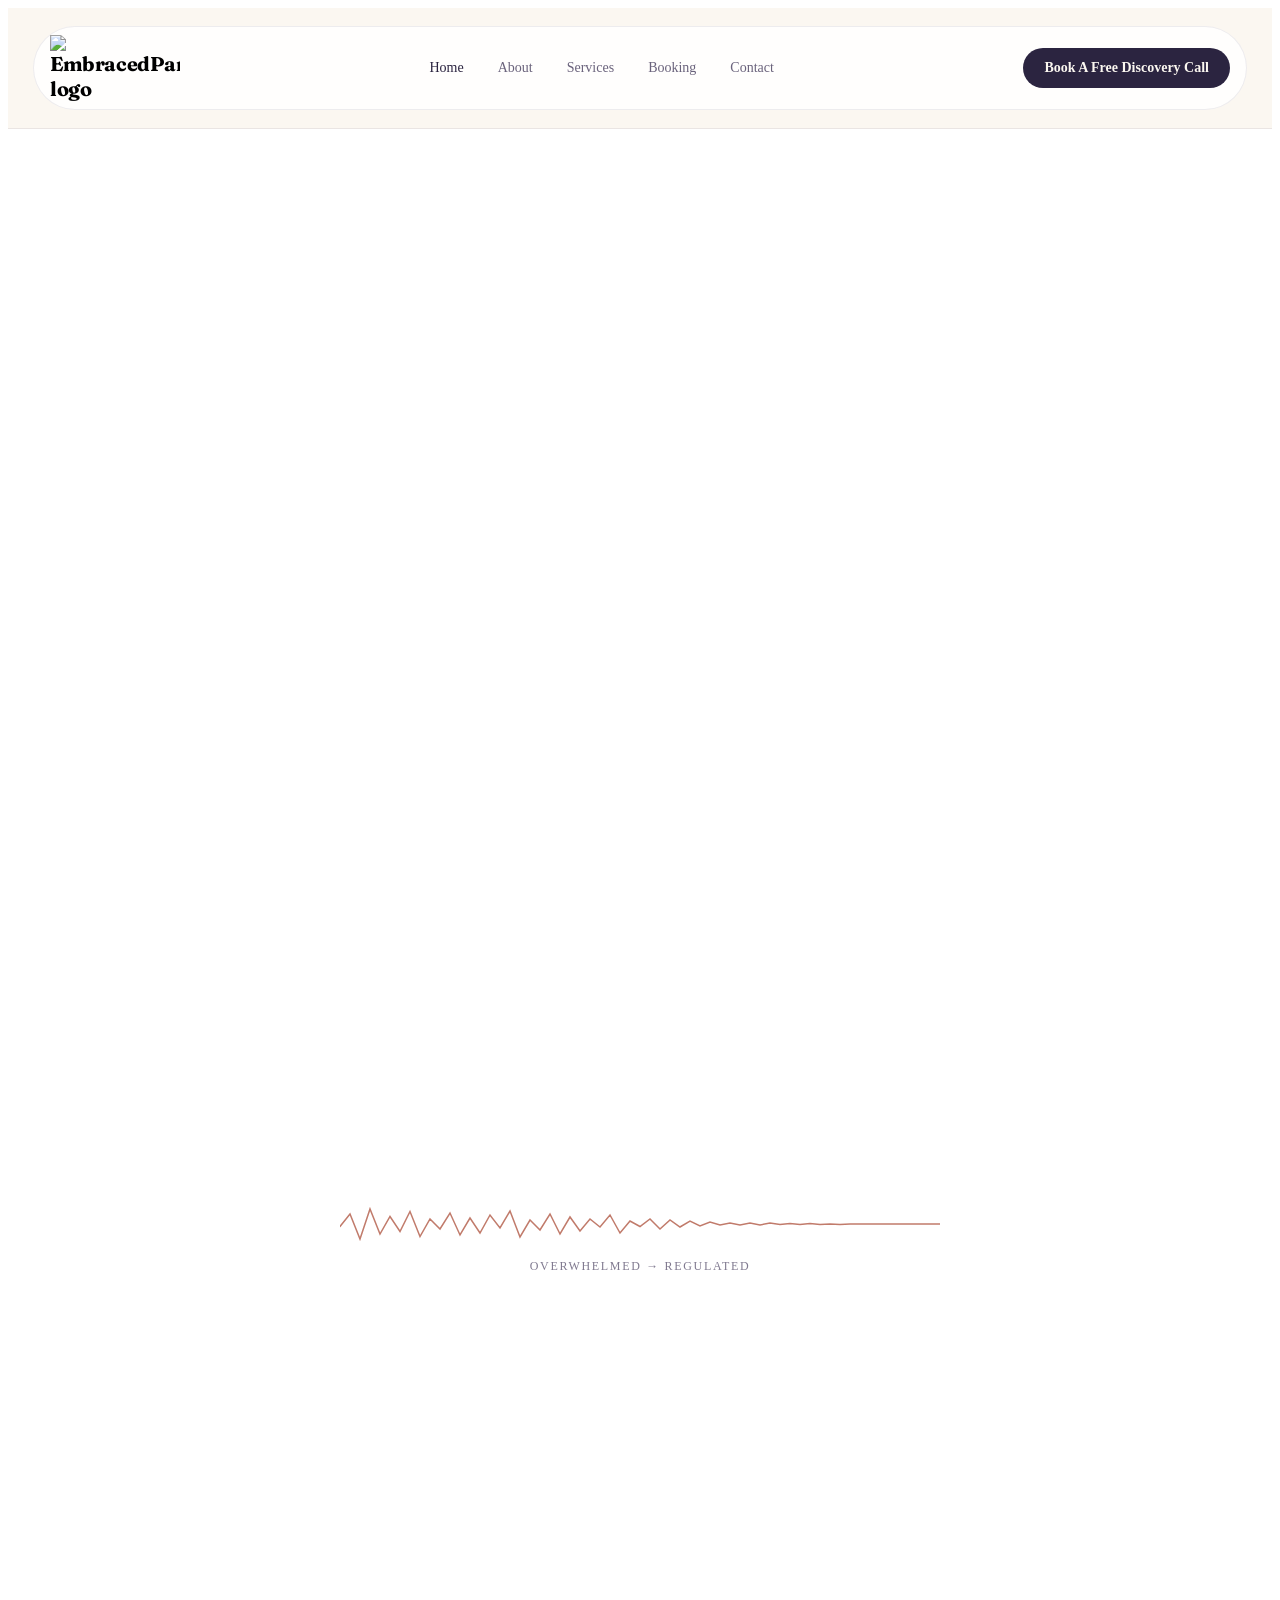
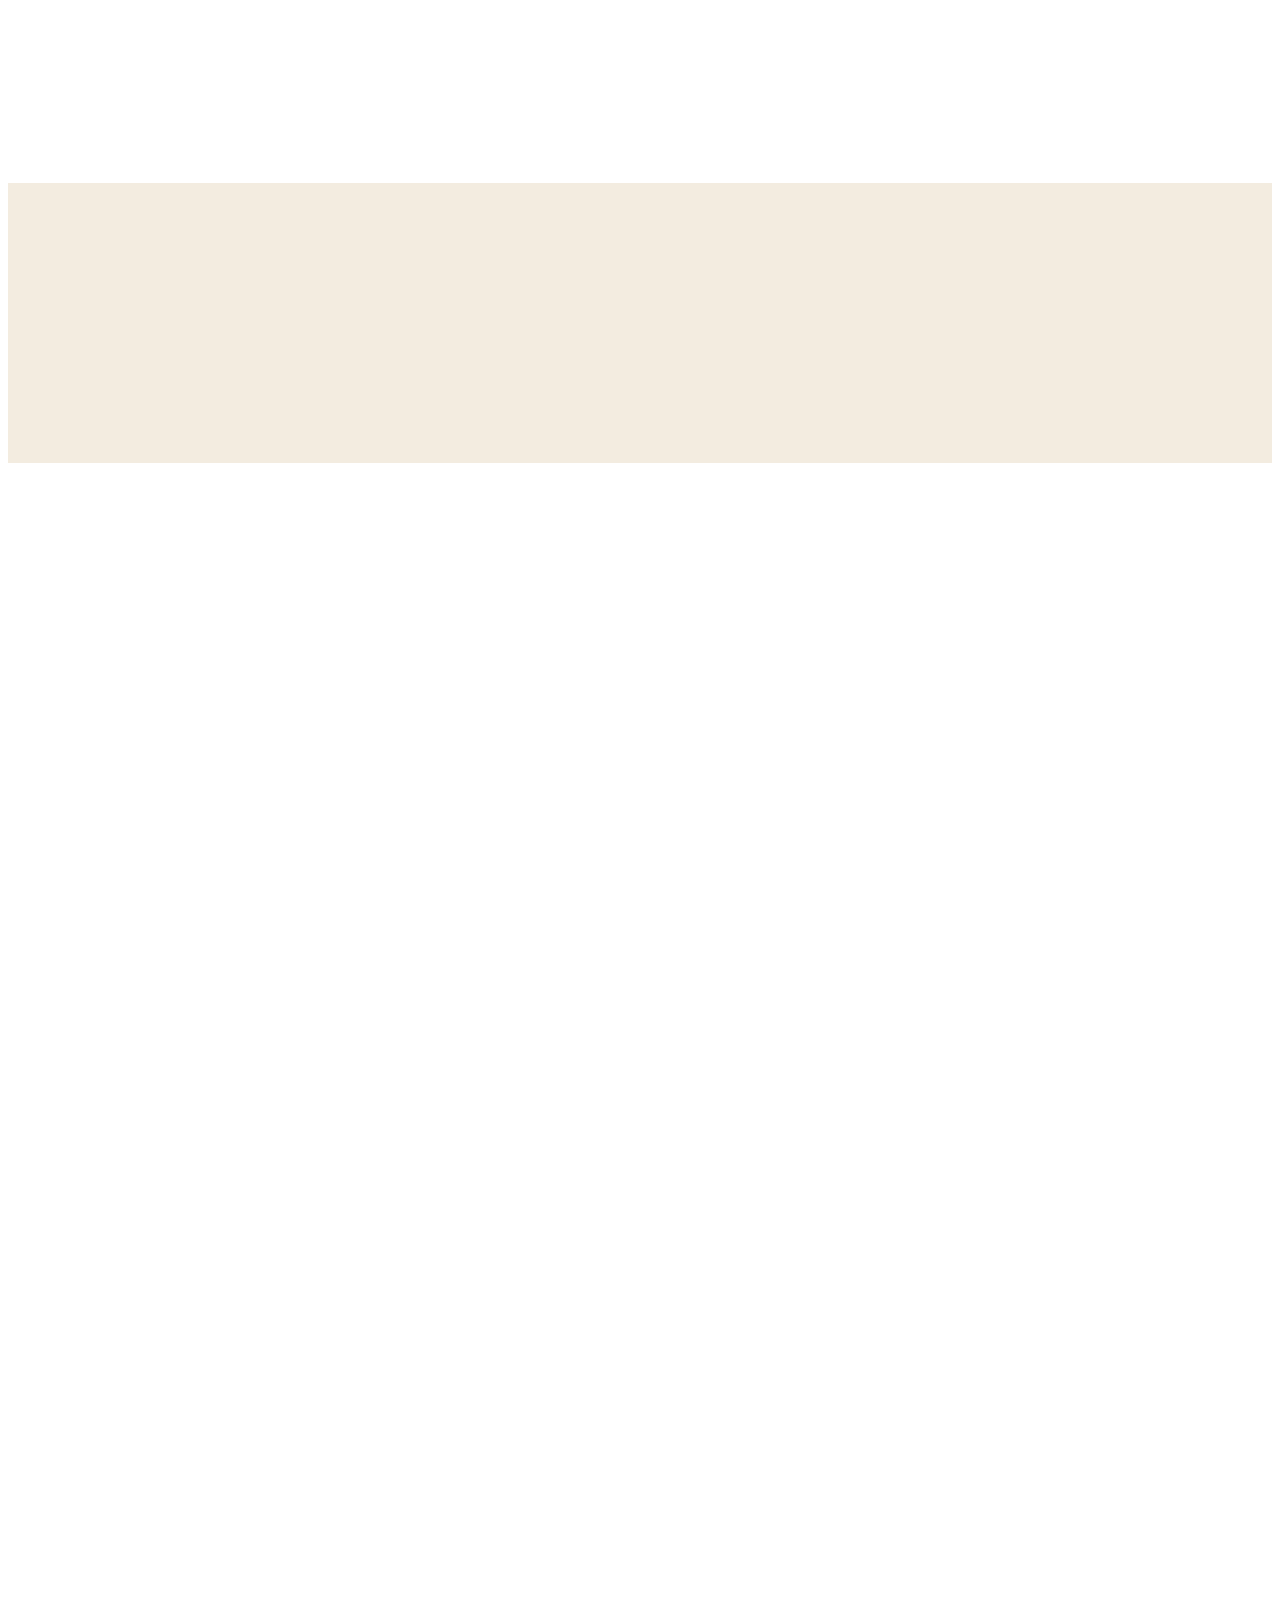
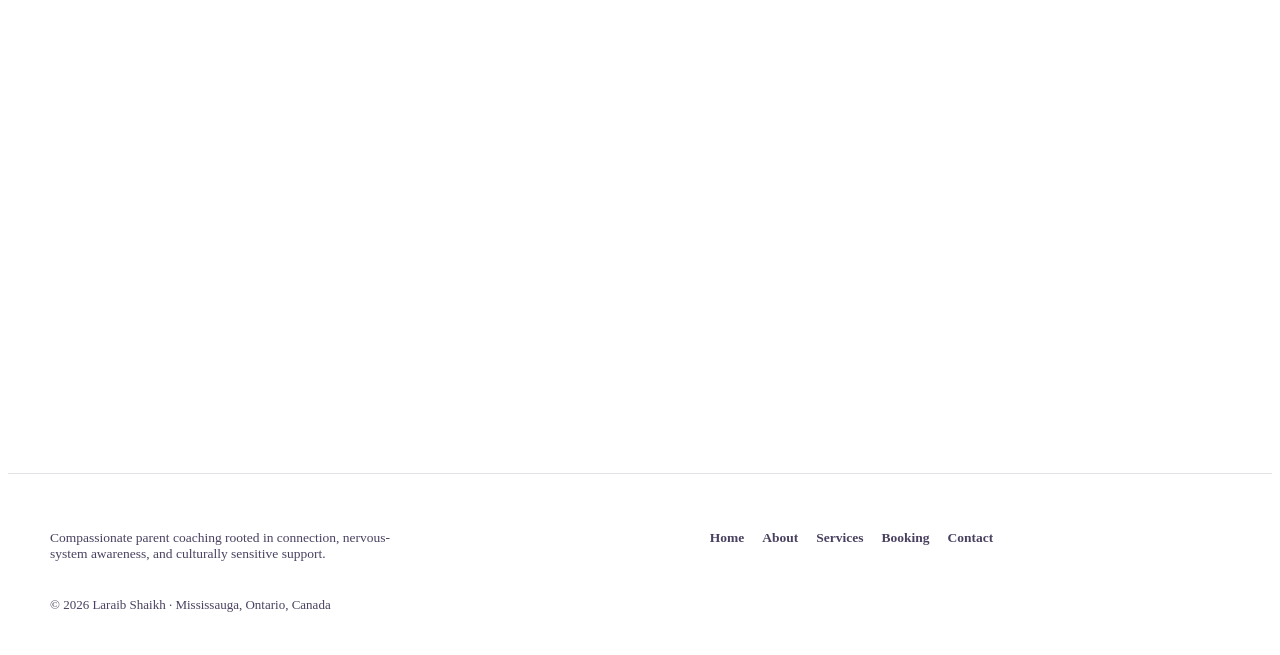
==== commit 1a133926: "Final website fixes and QA improvements" ====
--- a/index.html
+++ b/index.html
@@ -21,25 +21,25 @@
 </head>
 <body>
   <header>
-    <nav class="wrap">
+    <nav class="wrap" aria-label="Main navigation">
       <a href="index.html" class="logo" aria-label="EmbracedParenting home">
         <span class="logo-mark" aria-hidden="true"><img src="images/logo.png" alt="EmbracedParenting logo" loading="lazy"></span>
       </a>
       <div class="navlinks">
-        <a href="index.html" class="active">Home</a>
-        <a href="about.html">About</a>
-        <a href="services.html">Services</a>
-        <a href="booking.html">Booking</a>
-        <a href="contact.html">Contact</a>
+        <a href="index.html" class="active" aria-label="Home page">Home</a>
+        <a href="about.html" aria-label="About page">About</a>
+        <a href="services.html" aria-label="Services page">Services</a>
+        <a href="booking.html" aria-label="Booking page">Booking</a>
+        <a href="contact.html" aria-label="Contact page">Contact</a>
       </div>
       <div class="navcta">
-        <a href="https://calendly.com/laraibsshaikh10/30min" class="btn btn-primary" style="padding: 11px 20px; font-size: 14px;" aria-label="Book a free discovery call with Laraib">Book A Free Discovery Call</a>
+        <a href="https://calendly.com/laraibsshaikh10/30min" class="btn btn-primary" style="padding: 11px 20px; font-size: 14px;" aria-label="Book a free discovery call with Laraib" target="_blank" rel="noopener noreferrer">Book A Free Discovery Call</a>
       </div>
       <button class="menu-btn" type="button" aria-label="Open menu" aria-expanded="false">
-        <svg width="24" height="24" viewBox="0 0 24 24" fill="none"><path d="M4 7h16M4 12h16M4 17h16" stroke="currentColor" stroke-width="1.8" stroke-linecap="round"/></svg>
+        <svg width="24" height="24" viewBox="0 0 24 24" fill="none" aria-hidden="true"><path d="M4 7h16M4 12h16M4 17h16" stroke="currentColor" stroke-width="1.8" stroke-linecap="round"/></svg>
       </button>
     </nav>
-    <div class="mobile-menu" id="mobile-menu">
+    <div class="mobile-menu" id="mobile-menu" aria-label="Mobile navigation">
       <a href="index.html">Home</a>
       <a href="about.html">About</a>
       <a href="services.html">Services</a>
@@ -57,8 +57,8 @@
           <h1>Parenting is hard.<br />You don't have to do it <em>alone</em>.</h1>
           <p class="sub">Support for parents who want more calm, stronger connection, and calmer responses at home — with a grounded, compassionate approach that respects your family’s story.</p>
           <div class="hero-ctas">
-            <a href="https://calendly.com/laraibsshaikh10/30min" class="btn btn-primary">Book A Free Discovery Call</a>
-            <a href="services.html" class="btn btn-ghost">Learn More</a>
+            <a href="https://calendly.com/laraibsshaikh10/30min" class="btn btn-primary" target="_blank" rel="noopener noreferrer" aria-label="Book a free discovery call with Laraib">Book A Free Discovery Call</a>
+            <a href="services.html" class="btn btn-ghost" aria-label="Learn more about services">Learn More</a>
           </div>
           <div class="trustline">
             <span><i class="dot"></i>English · Urdu · Hindi</span>
@@ -77,16 +77,16 @@
               <p>Through nervous-system awareness, attachment-based care, and practical guidance, coaching helps families feel more grounded and connected.</p>
               <ul>
                 <li>Support for parents navigating stress, emotion, and big feelings</li>
-                <li>Gentle tools for everyday moments that feel hard</li>
+                <li>Gentle tools for every day moments that feel hard</li>
                 <li>Guidance rooted in compassion, not shame</li>
               </ul>
-              <a href="about.html" class="hero-link">Discover the approach →</a>
+              <a href="about.html" class="hero-link" aria-label="Discover the approach">Discover the approach →</a>
             </div>
           </div>
         </div>
       </div>
       <div class="wave-band">
-        <svg viewBox="0 0 1200 90" preserveAspectRatio="none">
+        <svg viewBox="0 0 1200 90" preserveAspectRatio="none" aria-hidden="true">
           <path d="M0,45 L20,20 L40,70 L60,10 L80,60 L100,25 L120,55 L140,15 L160,65 L180,30 L200,50 L220,18 L240,62 L260,28 L280,58 L300,22 L320,48 L340,14 L360,66 L380,32 L400,52 L420,20 L440,60 L460,26 L480,54 L500,30 L520,46 L540,22 L560,58 L580,34 L600,45 L620,30 L640,50 L660,32 L680,46 L700,34 L720,44 L740,36 L760,42 L780,38 L800,42 L820,38 L840,42 L860,38 L880,41 L900,39 L920,41 L940,39 L960,41 L980,40 L1000,41 L1020,40 L1200,40" fill="none" stroke="var(--clay)" stroke-width="3" stroke-linecap="round" />
         </svg>
       </div>
@@ -101,7 +101,7 @@
           <p>This framework highlights the heart of the coaching: connection, calm, and confidence. It is designed to help families feel safer and more attuned in the everyday.</p>
         </div>
         <div class="framework-grid">
-          <div class="framework-card reveal">
+          <article class="framework-card reveal">
             <div class="framework-card-intro">
               <div class="framework-card-mark">E</div>
               <div>
@@ -110,8 +110,8 @@
               </div>
             </div>
             <p>We begin by understanding the emotions beneath the behavior, so responses feel less reactive and more attuned.</p>
-          </div>
-          <div class="framework-card reveal">
+          </article>
+          <article class="framework-card reveal">
             <div class="framework-card-intro">
               <div class="framework-card-mark">M</div>
               <div>
@@ -120,8 +120,8 @@
               </div>
             </div>
             <p>Parents learn how regulation supports better communication, less escalation, and more steadiness across the day.</p>
-          </div>
-          <div class="framework-card reveal">
+          </article>
+          <article class="framework-card reveal">
             <div class="framework-card-intro">
               <div class="framework-card-mark">B</div>
               <div>
@@ -130,8 +130,8 @@
               </div>
             </div>
             <p>Support is designed to strengthen security, trust, and belonging — especially when parenting has felt strained or overwhelming.</p>
-          </div>
-          <div class="framework-card reveal">
+          </article>
+          <article class="framework-card reveal">
             <div class="framework-card-intro">
               <div class="framework-card-mark">R</div>
               <div>
@@ -140,8 +140,8 @@
               </div>
             </div>
             <p>Every family is met with care, curiosity, and respect — including cultural, faith, and lived-experience differences.</p>
-          </div>
-          <div class="framework-card reveal">
+          </article>
+          <article class="framework-card reveal">
             <div class="framework-card-intro">
               <div class="framework-card-mark">A</div>
               <div>
@@ -150,8 +150,8 @@
               </div>
             </div>
             <p>We slow down and identify what a child may be communicating through their behavior, so responses become more intentional.</p>
-          </div>
-          <div class="framework-card reveal">
+          </article>
+          <article class="framework-card reveal">
             <div class="framework-card-intro">
               <div class="framework-card-mark">C</div>
               <div>
@@ -160,8 +160,8 @@
               </div>
             </div>
             <p>The process is grounded in compassion for both the child and the parent, especially in moments of stress and doubt.</p>
-          </div>
-          <div class="framework-card reveal">
+          </article>
+          <article class="framework-card reveal">
             <div class="framework-card-intro">
               <div class="framework-card-mark">E</div>
               <div>
@@ -170,8 +170,8 @@
               </div>
             </div>
             <p>Parents leave with more clarity, stronger boundaries, and tools that feel practical rather than performative.</p>
-          </div>
-          <div class="framework-card reveal">
+          </article>
+          <article class="framework-card reveal">
             <div class="framework-card-intro">
               <div class="framework-card-mark">D</div>
               <div>
@@ -180,7 +180,7 @@
               </div>
             </div>
             <p>The work supports long-term family growth through insight, consistency, and habits that can actually be lived.</p>
-          </div>
+          </article>
         </div>
       </div>
     </section>
@@ -192,7 +192,7 @@
             <div class="eyebrow">Follow Along</div>
             <h2>Be a part of the journey, on Instagram</h2>
           </div>
-          <a href="https://www.instagram.com/laraib_shaikh10/" target="_blank" rel="noopener noreferrer" class="btn btn-ghost">@laraib_shaikh10 ↗</a>
+          <a href="https://www.instagram.com/laraib_shaikh10/" target="_blank" rel="noopener noreferrer" class="btn btn-ghost" aria-label="Follow on Instagram">@laraib_shaikh10 ↗</a>
         </div>
         <div class="insta-grid reveal">
           <blockquote class="instagram-media" data-instgrm-permalink="https://www.instagram.com/p/DYv9KIsDmRM/" data-instgrm-version="14"></blockquote>
@@ -212,14 +212,14 @@
         </div>
         <div class="testi-grid">
           <div class="testi-card reveal">
-            <div class="testi-quote">"Doing one-on-one coaching with Laraib was truly the best thing that happened for my family this year. It encouraged me to deeply understand what true connection and secure attachment mean with my children, and how to embody compassionate parenting without compromising my values.</div>
+            <div class="testi-quote">"Doing one-on-one coaching with Laraib was truly the best thing that happened for my family this year. It encouraged me to deeply understand what true connection and secure attachment mean with my children, and how to embody compassionate parenting without compromising my values."</div>
             <div class="testi-quote">Through this journey, I learned how to love my child unconditionally by gaining insight into child development, developing the skills to regulate and ground myself during challenging emotions, and learning how to be a safe harbour for my children.</div>
             <div class="testi-quote">Laraib herself was incredibly non-judgmental, understanding, and compassionate—always offering an empathetic ear and practical guidance tailored to each specific situation I faced.</div>
             <div class="testi-quote">I highly recommend one-on-one parent coaching with Laraib to anyone wanting to transform their approach to parenting and become a loving yet assertive parent who can confidently handle whatever challenges arise. It’s a powerful mindset shift that helps you make small but meaningful changes—improving your family dynamic in lasting ways, free of guilt or shame."</div>
             <div class="testi-who">— Eden, Mom of 2</div>
           </div>
           <div class="testi-card reveal">
-            <div class="testi-quote">"Laraib has a calm presence that inspires trust and confidence, and she cares so deeply - it shows up in every conversation we’ve shared. She is gentle but shows up with honesty, unafraid to say what you need to hear and a role-model for self-possession. I thank Allah everyday for sending Laraib in my life."</div>
+            <div class="testi-quote">"Laraib has a calm presence that inspires trust and confidence, and she cares so deeply - it shows up in every conversation we've shared. She is gentle but shows up with honesty, unafraid to say what you need to hear and a role-model for self-possession. I thank Allah every day for sending Laraib in my life."</div>
             <div class="testi-who">— Nusrat, Mom of 4</div>
           </div>
           <div class="testi-card reveal">
@@ -240,8 +240,8 @@
         <a href="index.html">Home</a>
         <a href="about.html">About</a>
         <a href="services.html">Services</a>
-        <a href="booking.html">Booking Page</a>
-        <a href="contact.html">Contact Us</a>
+        <a href="booking.html">Booking</a>
+        <a href="contact.html">Contact</a>
       </div>
     </div>
     <div class="wrap" style="margin-top: 22px; font-size: 13px; color: var(--ink-soft);">© 2026 Laraib Shaikh · Mississauga, Ontario, Canada</div>
--- a/css/styles.css
+++ b/css/styles.css
@@ -837,12 +837,10 @@
 
 .insta-grid {
   display: grid;
-  grid-template-columns: repeat(4, minmax(0, 1fr));
+  grid-template-columns: repeat(3, minmax(0, 1fr));
   gap: 20px;
   margin-top: 22px;
   align-items: start;
-  overflow-x: auto;
-  overflow-y: hidden;
 }
 
 .insta-grid iframe {
@@ -853,6 +851,7 @@
   margin: 0 !important;
   width: 100% !important;
   min-width: 0 !important;
+  max-width: 100% !important;
 }
 
 .testi-grid {
@@ -1116,10 +1115,6 @@
     width: 100%;
   }
 
-  .contact-form {
-    padding-top: 18px;
-  }
-
   .footer-grid {
     grid-template-columns: 1fr;
   }
@@ -1211,6 +1206,7 @@
 
   .section-head {
     margin-bottom: 24px;
+    padding-top: 20px;
   }
 
   .section-head h2 {
@@ -1226,14 +1222,17 @@
 
   .framework-grid,
   .insta-grid,
-  .testi-grid,
-  .expectation-grid {
+  .testi-grid {
     grid-template-columns: 1fr;
   }
 
   .insta-grid blockquote.instagram-media {
     margin: 0 !important;
     width: 100% !important;
+  }
+
+  .insta {
+    padding-top: 60px;
   }
 
   .booking-card {
@@ -1647,6 +1646,10 @@
     height: auto;
   }
 
+  .logo-mark img {
+    width: 100%;
+  }
+
   .hero {
     padding-top: 40px;
     padding-bottom: 24px;
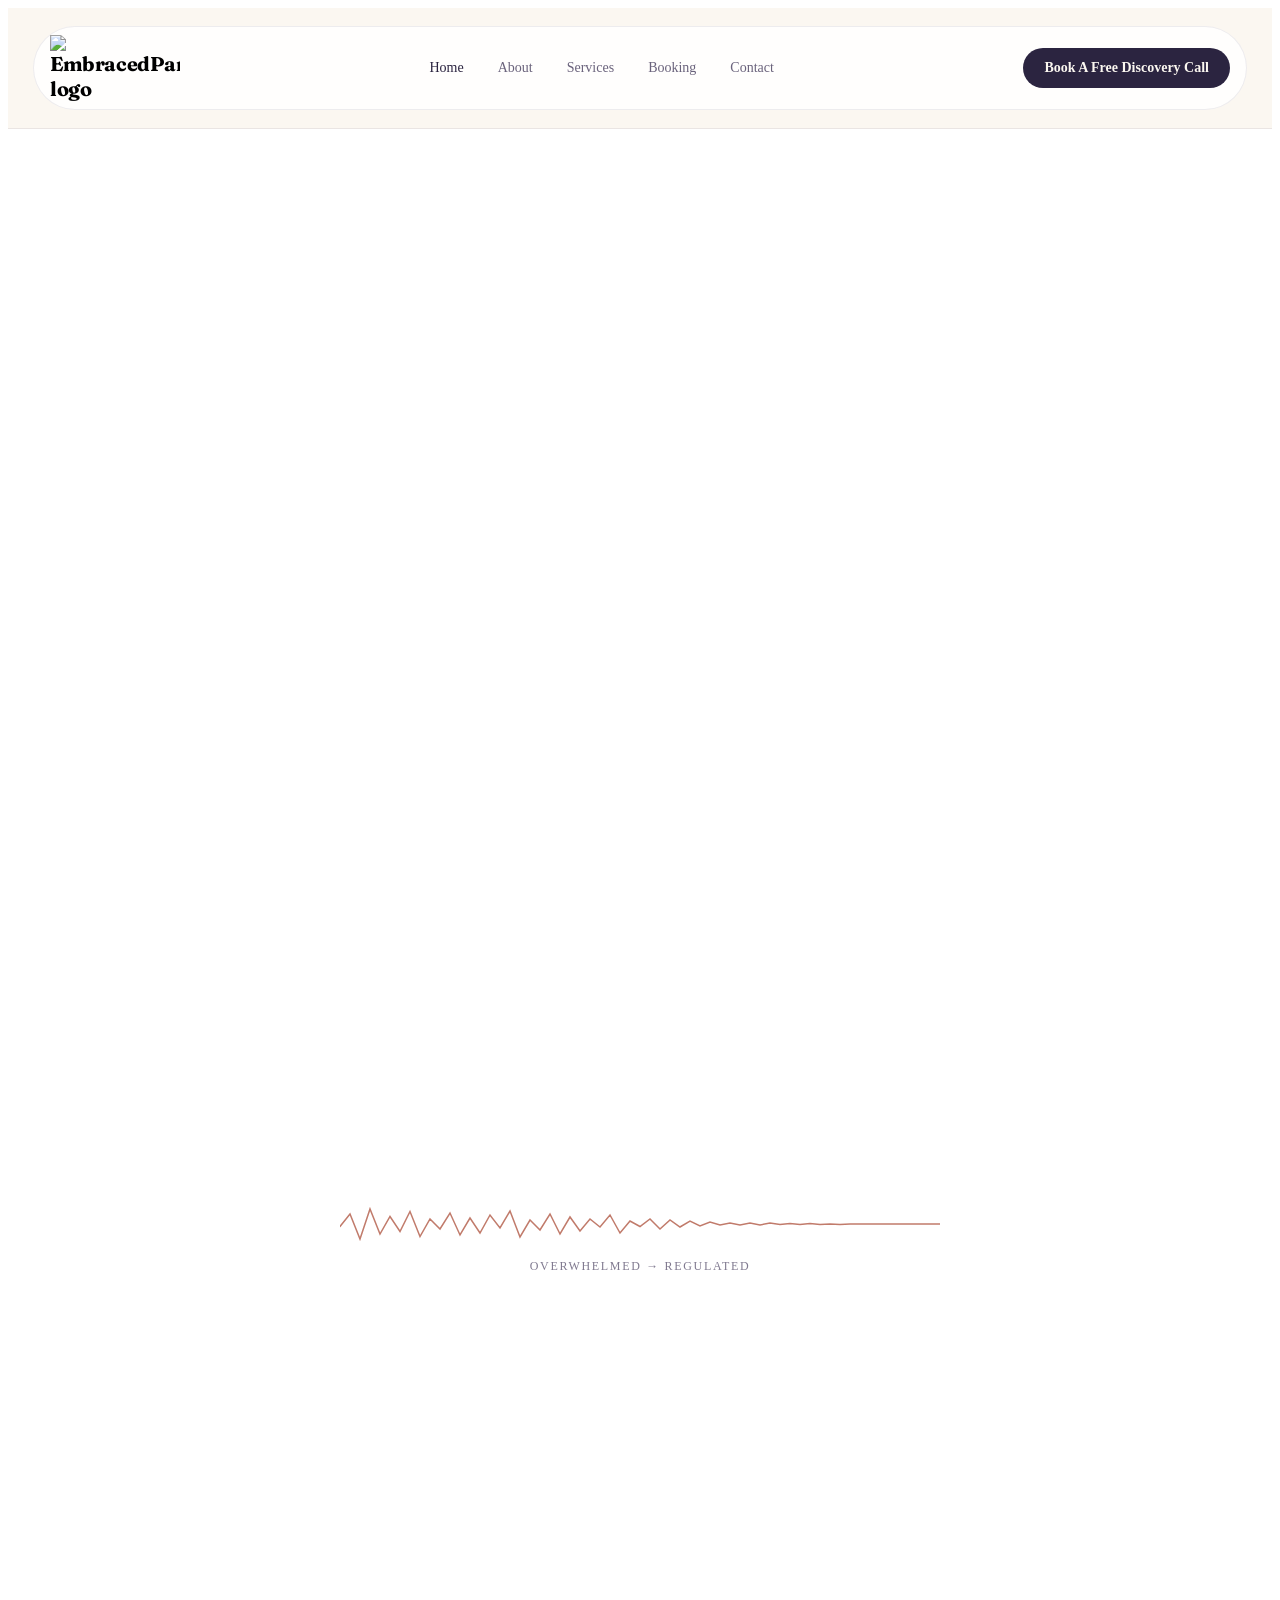
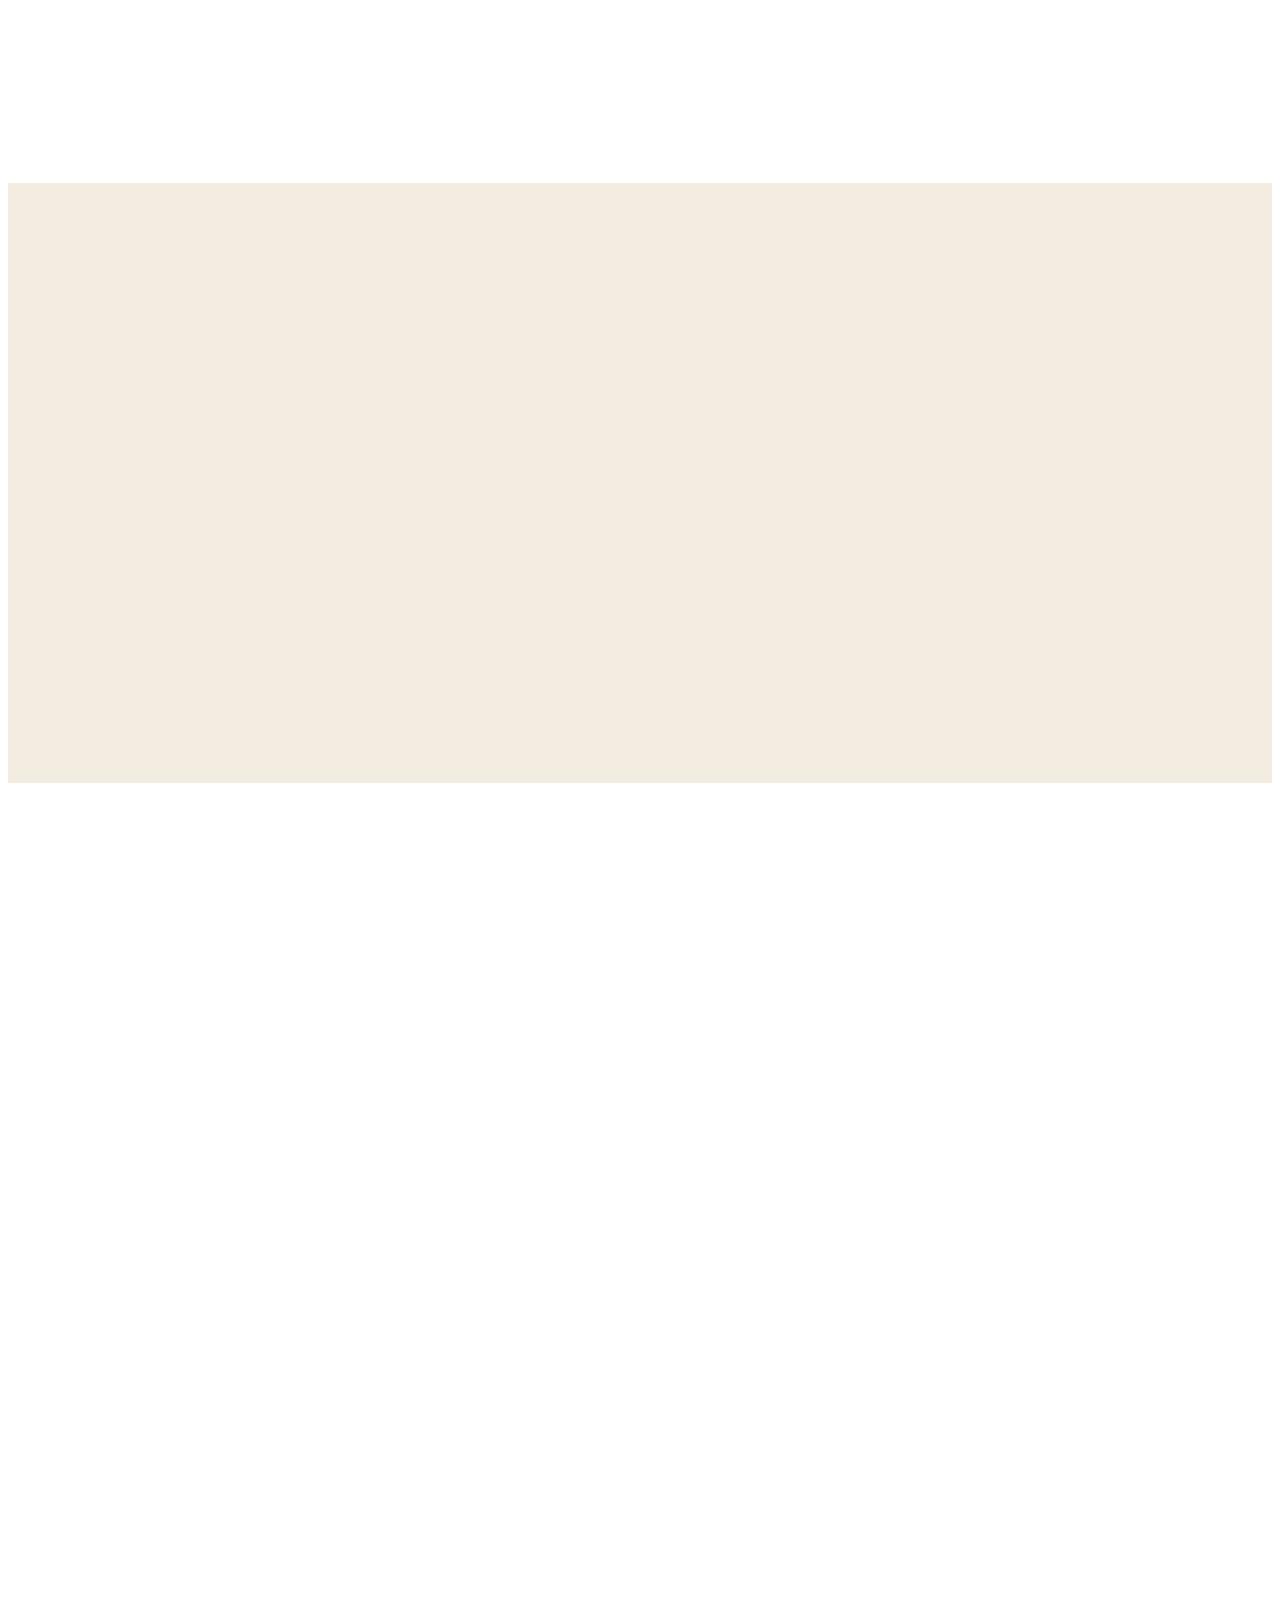
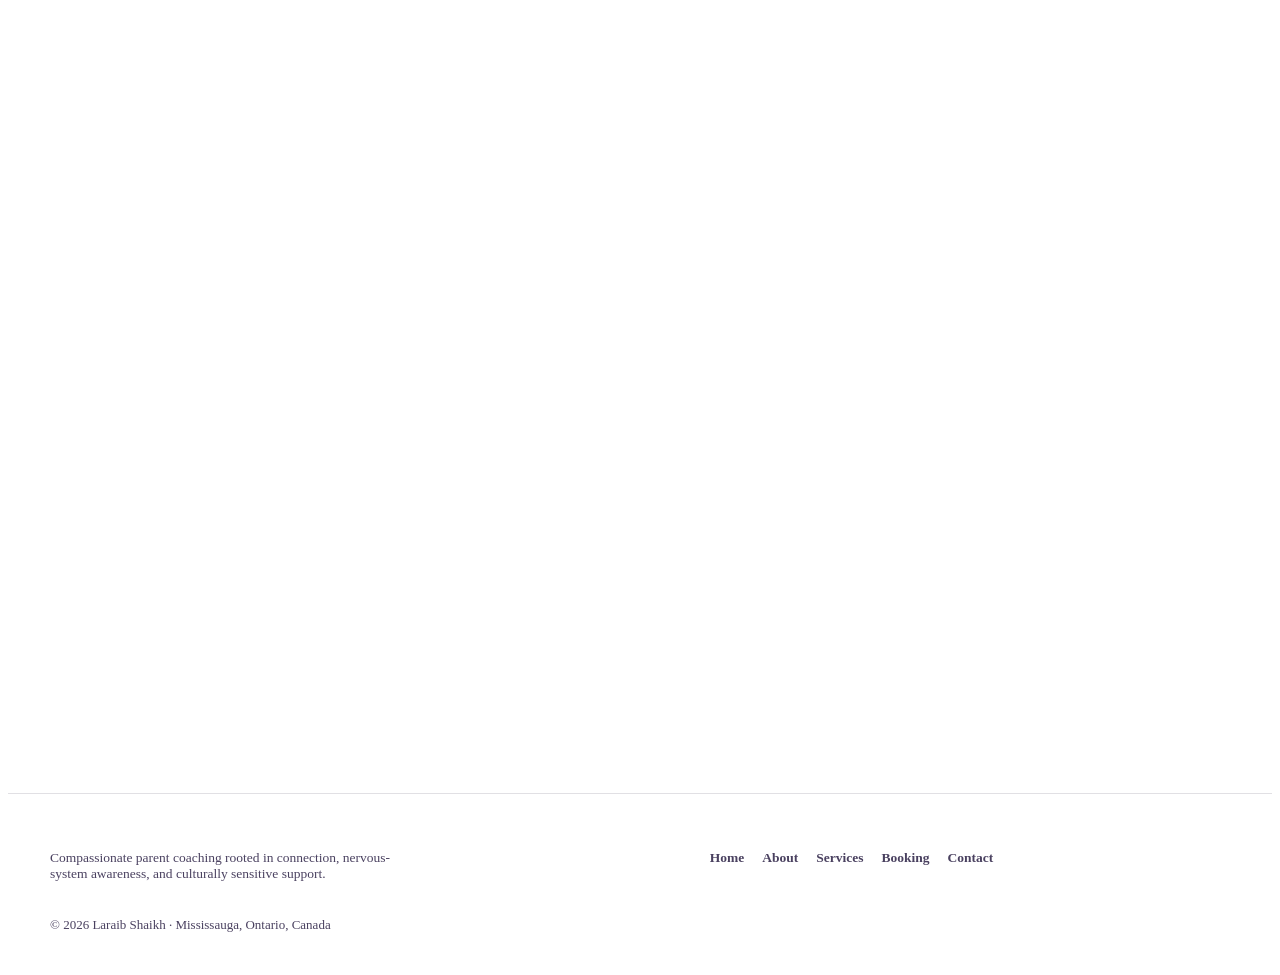
==== commit e8cbebea: "Final website fixes and QA improvements" ====
--- a/index.html
+++ b/index.html
@@ -54,7 +54,7 @@
       <div class="wrap hero-grid">
         <div class="hero-copy reveal">
           <!-- <div class="eyebrow">Jai Certified Parent Coach · Mississauga, ON</div> -->
-          <h1>Parenting is hard.<br />You don't have to do it <em>alone</em>.</h1>
+          <h1>Parenting is hard00.<br />You don't have to do it <em>alone</em>.</h1>
           <p class="sub">Support for parents who want more calm, stronger connection, and calmer responses at home — with a grounded, compassionate approach that respects your family’s story.</p>
           <div class="hero-ctas">
             <a href="https://calendly.com/laraibsshaikh10/30min" class="btn btn-primary" target="_blank" rel="noopener noreferrer" aria-label="Book a free discovery call with Laraib">Book A Free Discovery Call</a>
--- a/css/styles.css
+++ b/css/styles.css
@@ -852,6 +852,21 @@
   width: 100% !important;
   min-width: 0 !important;
   max-width: 100% !important;
+  min-height: 320px;
+  background: var(--paper-dim);
+  border-radius: 18px;
+  display: flex;
+  align-items: center;
+  justify-content: center;
+  position: relative;
+}
+
+.insta-grid blockquote.instagram-media::before {
+  content: 'Instagram content loading...';
+  position: absolute;
+  color: var(--ink-soft);
+  font-size: 14px;
+  opacity: 0.6;
 }
 
 .testi-grid {
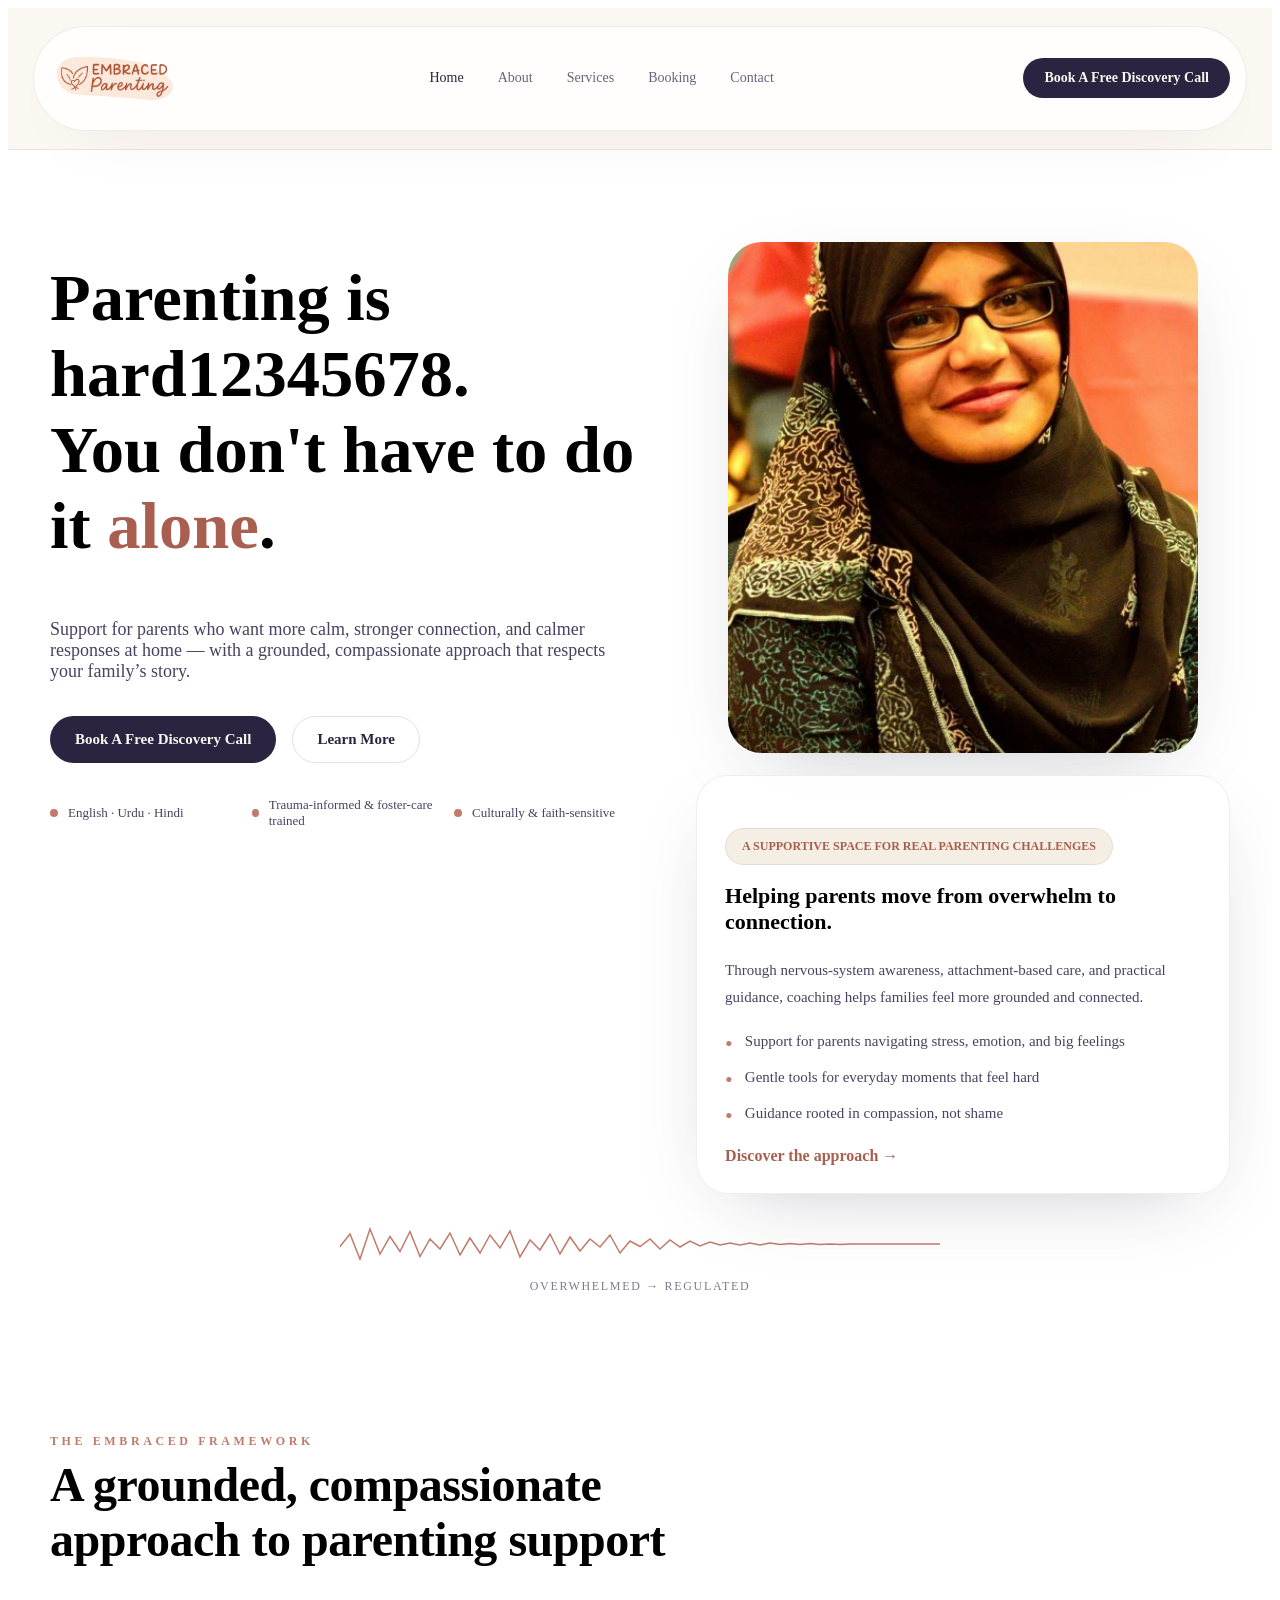
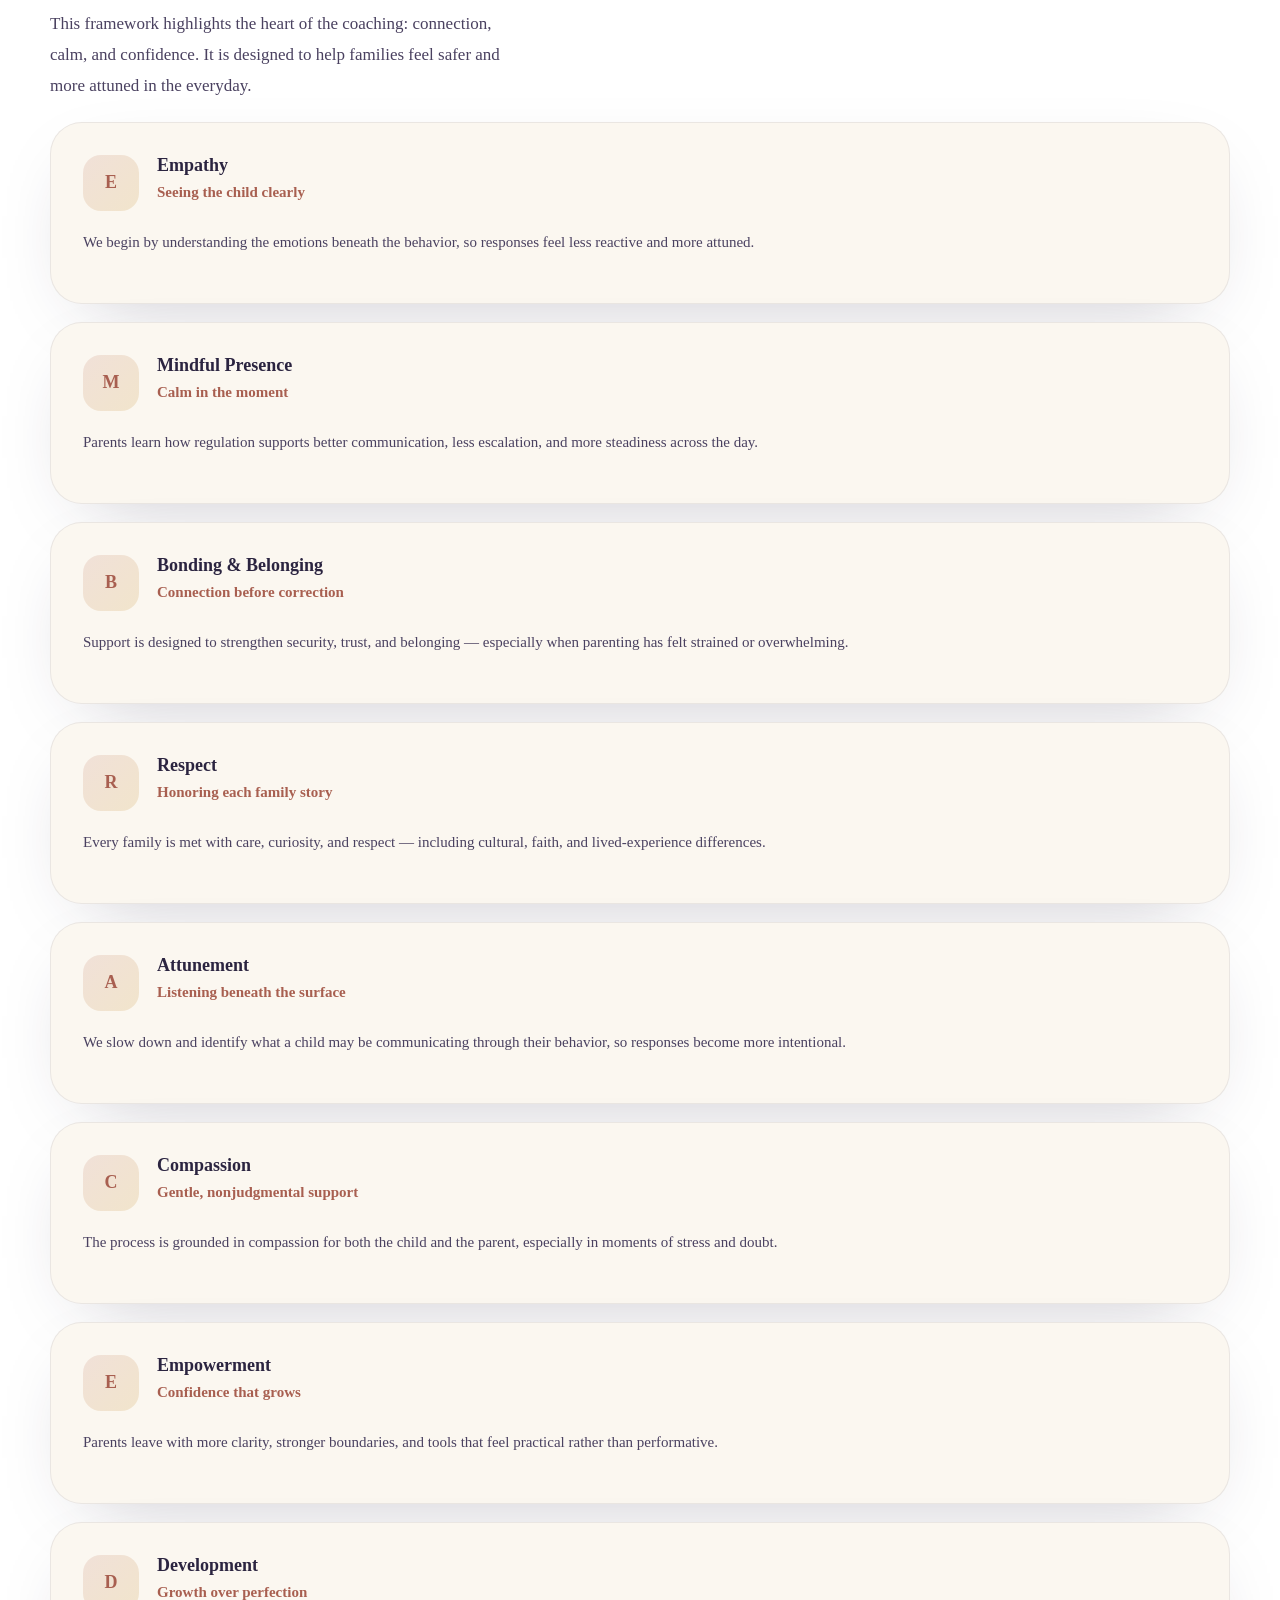
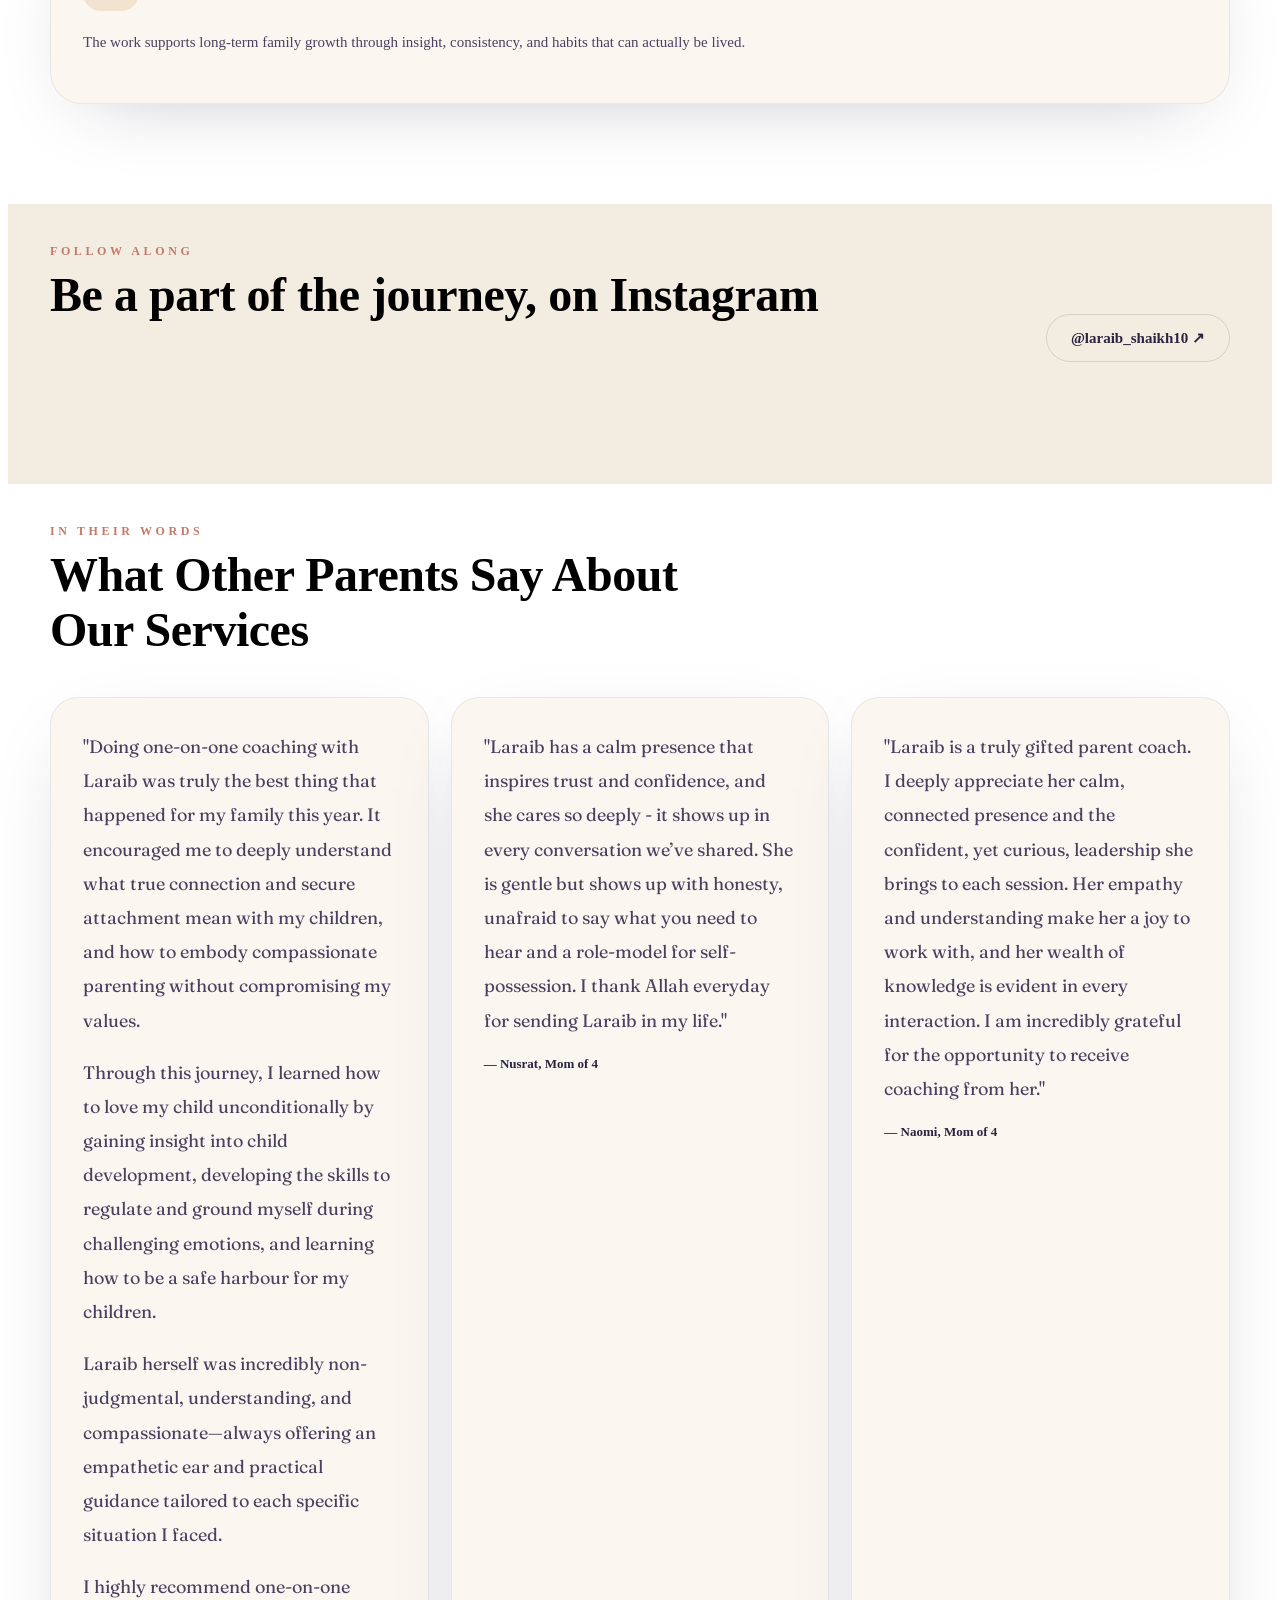
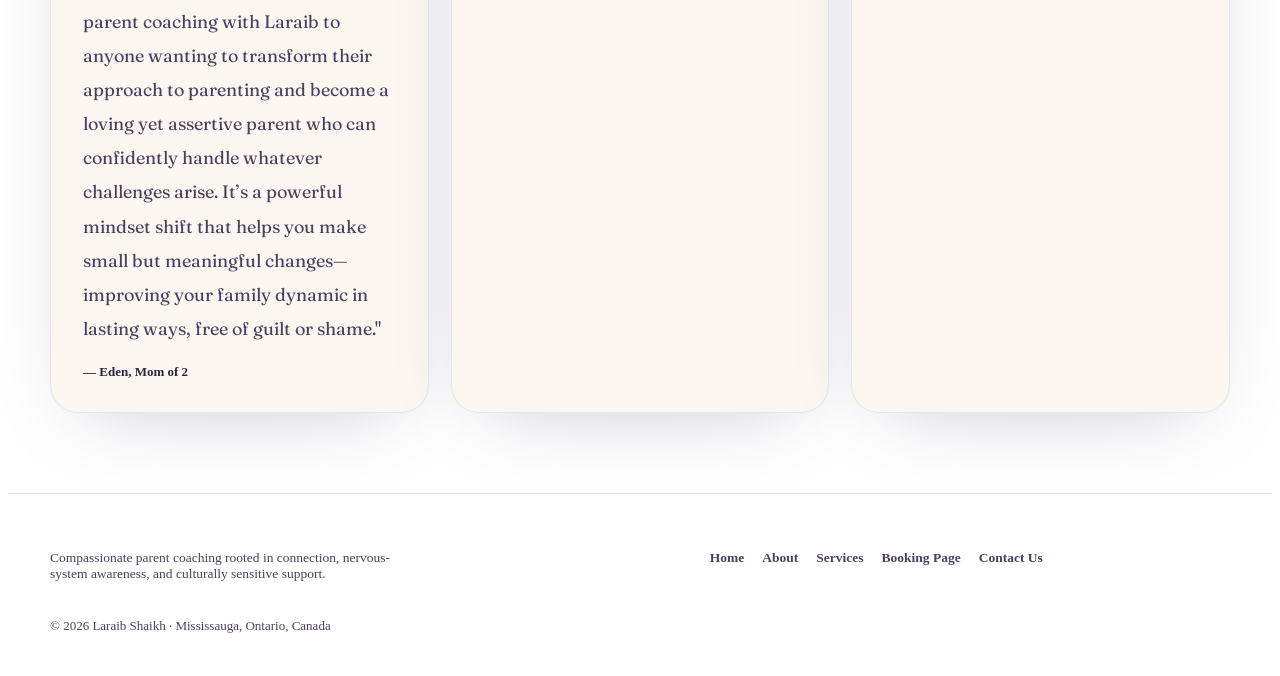
==== commit 4fe60cf7: "Merge pull request #2 from sameerzaheer/client-pr Client pr" ====
--- a/index.html
+++ b/index.html
@@ -21,25 +21,25 @@
 </head>
 <body>
   <header>
-    <nav class="wrap" aria-label="Main navigation">
+    <nav class="wrap">
       <a href="index.html" class="logo" aria-label="EmbracedParenting home">
         <span class="logo-mark" aria-hidden="true"><img src="images/logo.png" alt="EmbracedParenting logo" loading="lazy"></span>
       </a>
       <div class="navlinks">
-        <a href="index.html" class="active" aria-label="Home page">Home</a>
-        <a href="about.html" aria-label="About page">About</a>
-        <a href="services.html" aria-label="Services page">Services</a>
-        <a href="booking.html" aria-label="Booking page">Booking</a>
-        <a href="contact.html" aria-label="Contact page">Contact</a>
+        <a href="index.html" class="active">Home</a>
+        <a href="about.html">About</a>
+        <a href="services.html">Services</a>
+        <a href="booking.html">Booking</a>
+        <a href="contact.html">Contact</a>
       </div>
       <div class="navcta">
-        <a href="https://calendly.com/laraibsshaikh10/30min" class="btn btn-primary" style="padding: 11px 20px; font-size: 14px;" aria-label="Book a free discovery call with Laraib" target="_blank" rel="noopener noreferrer">Book A Free Discovery Call</a>
+        <a href="https://calendly.com/laraibsshaikh10/30min" class="btn btn-primary" style="padding: 11px 20px; font-size: 14px;" aria-label="Book a free discovery call with Laraib">Book A Free Discovery Call</a>
       </div>
       <button class="menu-btn" type="button" aria-label="Open menu" aria-expanded="false">
-        <svg width="24" height="24" viewBox="0 0 24 24" fill="none" aria-hidden="true"><path d="M4 7h16M4 12h16M4 17h16" stroke="currentColor" stroke-width="1.8" stroke-linecap="round"/></svg>
+        <svg width="24" height="24" viewBox="0 0 24 24" fill="none"><path d="M4 7h16M4 12h16M4 17h16" stroke="currentColor" stroke-width="1.8" stroke-linecap="round"/></svg>
       </button>
     </nav>
-    <div class="mobile-menu" id="mobile-menu" aria-label="Mobile navigation">
+    <div class="mobile-menu" id="mobile-menu">
       <a href="index.html">Home</a>
       <a href="about.html">About</a>
       <a href="services.html">Services</a>
@@ -54,11 +54,11 @@
       <div class="wrap hero-grid">
         <div class="hero-copy reveal">
           <!-- <div class="eyebrow">Jai Certified Parent Coach · Mississauga, ON</div> -->
-          <h1>Parenting is hard00.<br />You don't have to do it <em>alone</em>.</h1>
+          <h1>Parenting is hard12345678.<br />You don't have to do it <em>alone</em>.</h1>
           <p class="sub">Support for parents who want more calm, stronger connection, and calmer responses at home — with a grounded, compassionate approach that respects your family’s story.</p>
           <div class="hero-ctas">
-            <a href="https://calendly.com/laraibsshaikh10/30min" class="btn btn-primary" target="_blank" rel="noopener noreferrer" aria-label="Book a free discovery call with Laraib">Book A Free Discovery Call</a>
-            <a href="services.html" class="btn btn-ghost" aria-label="Learn more about services">Learn More</a>
+            <a href="https://calendly.com/laraibsshaikh10/30min" class="btn btn-primary">Book A Free Discovery Call</a>
+            <a href="services.html" class="btn btn-ghost">Learn More</a>
           </div>
           <div class="trustline">
             <span><i class="dot"></i>English · Urdu · Hindi</span>
@@ -77,16 +77,16 @@
               <p>Through nervous-system awareness, attachment-based care, and practical guidance, coaching helps families feel more grounded and connected.</p>
               <ul>
                 <li>Support for parents navigating stress, emotion, and big feelings</li>
-                <li>Gentle tools for every day moments that feel hard</li>
+                <li>Gentle tools for everyday moments that feel hard</li>
                 <li>Guidance rooted in compassion, not shame</li>
               </ul>
-              <a href="about.html" class="hero-link" aria-label="Discover the approach">Discover the approach →</a>
+              <a href="about.html" class="hero-link">Discover the approach →</a>
             </div>
           </div>
         </div>
       </div>
       <div class="wave-band">
-        <svg viewBox="0 0 1200 90" preserveAspectRatio="none" aria-hidden="true">
+        <svg viewBox="0 0 1200 90" preserveAspectRatio="none">
           <path d="M0,45 L20,20 L40,70 L60,10 L80,60 L100,25 L120,55 L140,15 L160,65 L180,30 L200,50 L220,18 L240,62 L260,28 L280,58 L300,22 L320,48 L340,14 L360,66 L380,32 L400,52 L420,20 L440,60 L460,26 L480,54 L500,30 L520,46 L540,22 L560,58 L580,34 L600,45 L620,30 L640,50 L660,32 L680,46 L700,34 L720,44 L740,36 L760,42 L780,38 L800,42 L820,38 L840,42 L860,38 L880,41 L900,39 L920,41 L940,39 L960,41 L980,40 L1000,41 L1020,40 L1200,40" fill="none" stroke="var(--clay)" stroke-width="3" stroke-linecap="round" />
         </svg>
       </div>
@@ -101,7 +101,7 @@
           <p>This framework highlights the heart of the coaching: connection, calm, and confidence. It is designed to help families feel safer and more attuned in the everyday.</p>
         </div>
         <div class="framework-grid">
-          <article class="framework-card reveal">
+          <div class="framework-card reveal">
             <div class="framework-card-intro">
               <div class="framework-card-mark">E</div>
               <div>
@@ -110,8 +110,8 @@
               </div>
             </div>
             <p>We begin by understanding the emotions beneath the behavior, so responses feel less reactive and more attuned.</p>
-          </article>
-          <article class="framework-card reveal">
+          </div>
+          <div class="framework-card reveal">
             <div class="framework-card-intro">
               <div class="framework-card-mark">M</div>
               <div>
@@ -120,8 +120,8 @@
               </div>
             </div>
             <p>Parents learn how regulation supports better communication, less escalation, and more steadiness across the day.</p>
-          </article>
-          <article class="framework-card reveal">
+          </div>
+          <div class="framework-card reveal">
             <div class="framework-card-intro">
               <div class="framework-card-mark">B</div>
               <div>
@@ -130,8 +130,8 @@
               </div>
             </div>
             <p>Support is designed to strengthen security, trust, and belonging — especially when parenting has felt strained or overwhelming.</p>
-          </article>
-          <article class="framework-card reveal">
+          </div>
+          <div class="framework-card reveal">
             <div class="framework-card-intro">
               <div class="framework-card-mark">R</div>
               <div>
@@ -140,8 +140,8 @@
               </div>
             </div>
             <p>Every family is met with care, curiosity, and respect — including cultural, faith, and lived-experience differences.</p>
-          </article>
-          <article class="framework-card reveal">
+          </div>
+          <div class="framework-card reveal">
             <div class="framework-card-intro">
               <div class="framework-card-mark">A</div>
               <div>
@@ -150,8 +150,8 @@
               </div>
             </div>
             <p>We slow down and identify what a child may be communicating through their behavior, so responses become more intentional.</p>
-          </article>
-          <article class="framework-card reveal">
+          </div>
+          <div class="framework-card reveal">
             <div class="framework-card-intro">
               <div class="framework-card-mark">C</div>
               <div>
@@ -160,8 +160,8 @@
               </div>
             </div>
             <p>The process is grounded in compassion for both the child and the parent, especially in moments of stress and doubt.</p>
-          </article>
-          <article class="framework-card reveal">
+          </div>
+          <div class="framework-card reveal">
             <div class="framework-card-intro">
               <div class="framework-card-mark">E</div>
               <div>
@@ -170,8 +170,8 @@
               </div>
             </div>
             <p>Parents leave with more clarity, stronger boundaries, and tools that feel practical rather than performative.</p>
-          </article>
-          <article class="framework-card reveal">
+          </div>
+          <div class="framework-card reveal">
             <div class="framework-card-intro">
               <div class="framework-card-mark">D</div>
               <div>
@@ -180,7 +180,7 @@
               </div>
             </div>
             <p>The work supports long-term family growth through insight, consistency, and habits that can actually be lived.</p>
-          </article>
+          </div>
         </div>
       </div>
     </section>
@@ -192,7 +192,7 @@
             <div class="eyebrow">Follow Along</div>
             <h2>Be a part of the journey, on Instagram</h2>
           </div>
-          <a href="https://www.instagram.com/laraib_shaikh10/" target="_blank" rel="noopener noreferrer" class="btn btn-ghost" aria-label="Follow on Instagram">@laraib_shaikh10 ↗</a>
+          <a href="https://www.instagram.com/laraib_shaikh10/" target="_blank" rel="noopener noreferrer" class="btn btn-ghost">@laraib_shaikh10 ↗</a>
         </div>
         <div class="insta-grid reveal">
           <blockquote class="instagram-media" data-instgrm-permalink="https://www.instagram.com/p/DYv9KIsDmRM/" data-instgrm-version="14"></blockquote>
@@ -212,14 +212,14 @@
         </div>
         <div class="testi-grid">
           <div class="testi-card reveal">
-            <div class="testi-quote">"Doing one-on-one coaching with Laraib was truly the best thing that happened for my family this year. It encouraged me to deeply understand what true connection and secure attachment mean with my children, and how to embody compassionate parenting without compromising my values."</div>
+            <div class="testi-quote">"Doing one-on-one coaching with Laraib was truly the best thing that happened for my family this year. It encouraged me to deeply understand what true connection and secure attachment mean with my children, and how to embody compassionate parenting without compromising my values.</div>
             <div class="testi-quote">Through this journey, I learned how to love my child unconditionally by gaining insight into child development, developing the skills to regulate and ground myself during challenging emotions, and learning how to be a safe harbour for my children.</div>
             <div class="testi-quote">Laraib herself was incredibly non-judgmental, understanding, and compassionate—always offering an empathetic ear and practical guidance tailored to each specific situation I faced.</div>
             <div class="testi-quote">I highly recommend one-on-one parent coaching with Laraib to anyone wanting to transform their approach to parenting and become a loving yet assertive parent who can confidently handle whatever challenges arise. It’s a powerful mindset shift that helps you make small but meaningful changes—improving your family dynamic in lasting ways, free of guilt or shame."</div>
             <div class="testi-who">— Eden, Mom of 2</div>
           </div>
           <div class="testi-card reveal">
-            <div class="testi-quote">"Laraib has a calm presence that inspires trust and confidence, and she cares so deeply - it shows up in every conversation we've shared. She is gentle but shows up with honesty, unafraid to say what you need to hear and a role-model for self-possession. I thank Allah every day for sending Laraib in my life."</div>
+            <div class="testi-quote">"Laraib has a calm presence that inspires trust and confidence, and she cares so deeply - it shows up in every conversation we’ve shared. She is gentle but shows up with honesty, unafraid to say what you need to hear and a role-model for self-possession. I thank Allah everyday for sending Laraib in my life."</div>
             <div class="testi-who">— Nusrat, Mom of 4</div>
           </div>
           <div class="testi-card reveal">
@@ -240,8 +240,8 @@
         <a href="index.html">Home</a>
         <a href="about.html">About</a>
         <a href="services.html">Services</a>
-        <a href="booking.html">Booking</a>
-        <a href="contact.html">Contact</a>
+        <a href="booking.html">Booking Page</a>
+        <a href="contact.html">Contact Us</a>
       </div>
     </div>
     <div class="wrap" style="margin-top: 22px; font-size: 13px; color: var(--ink-soft);">© 2026 Laraib Shaikh · Mississauga, Ontario, Canada</div>
--- a/css/styles.css
+++ b/css/styles.css
@@ -837,10 +837,12 @@
 
 .insta-grid {
   display: grid;
-  grid-template-columns: repeat(3, minmax(0, 1fr));
+  grid-template-columns: repeat(4, minmax(0, 1fr));
   gap: 20px;
   margin-top: 22px;
   align-items: start;
+  overflow-x: auto;
+  overflow-y: hidden;
 }
 
 .insta-grid iframe {
@@ -851,22 +853,6 @@
   margin: 0 !important;
   width: 100% !important;
   min-width: 0 !important;
-  max-width: 100% !important;
-  min-height: 320px;
-  background: var(--paper-dim);
-  border-radius: 18px;
-  display: flex;
-  align-items: center;
-  justify-content: center;
-  position: relative;
-}
-
-.insta-grid blockquote.instagram-media::before {
-  content: 'Instagram content loading...';
-  position: absolute;
-  color: var(--ink-soft);
-  font-size: 14px;
-  opacity: 0.6;
 }
 
 .testi-grid {
@@ -1130,6 +1116,10 @@
     width: 100%;
   }
 
+  .contact-form {
+    padding-top: 18px;
+  }
+
   .footer-grid {
     grid-template-columns: 1fr;
   }
@@ -1221,7 +1211,6 @@
 
   .section-head {
     margin-bottom: 24px;
-    padding-top: 20px;
   }
 
   .section-head h2 {
@@ -1237,17 +1226,14 @@
 
   .framework-grid,
   .insta-grid,
-  .testi-grid {
+  .testi-grid,
+  .expectation-grid {
     grid-template-columns: 1fr;
   }
 
   .insta-grid blockquote.instagram-media {
     margin: 0 !important;
     width: 100% !important;
-  }
-
-  .insta {
-    padding-top: 60px;
   }
 
   .booking-card {
@@ -1661,10 +1647,6 @@
     height: auto;
   }
 
-  .logo-mark img {
-    width: 100%;
-  }
-
   .hero {
     padding-top: 40px;
     padding-bottom: 24px;
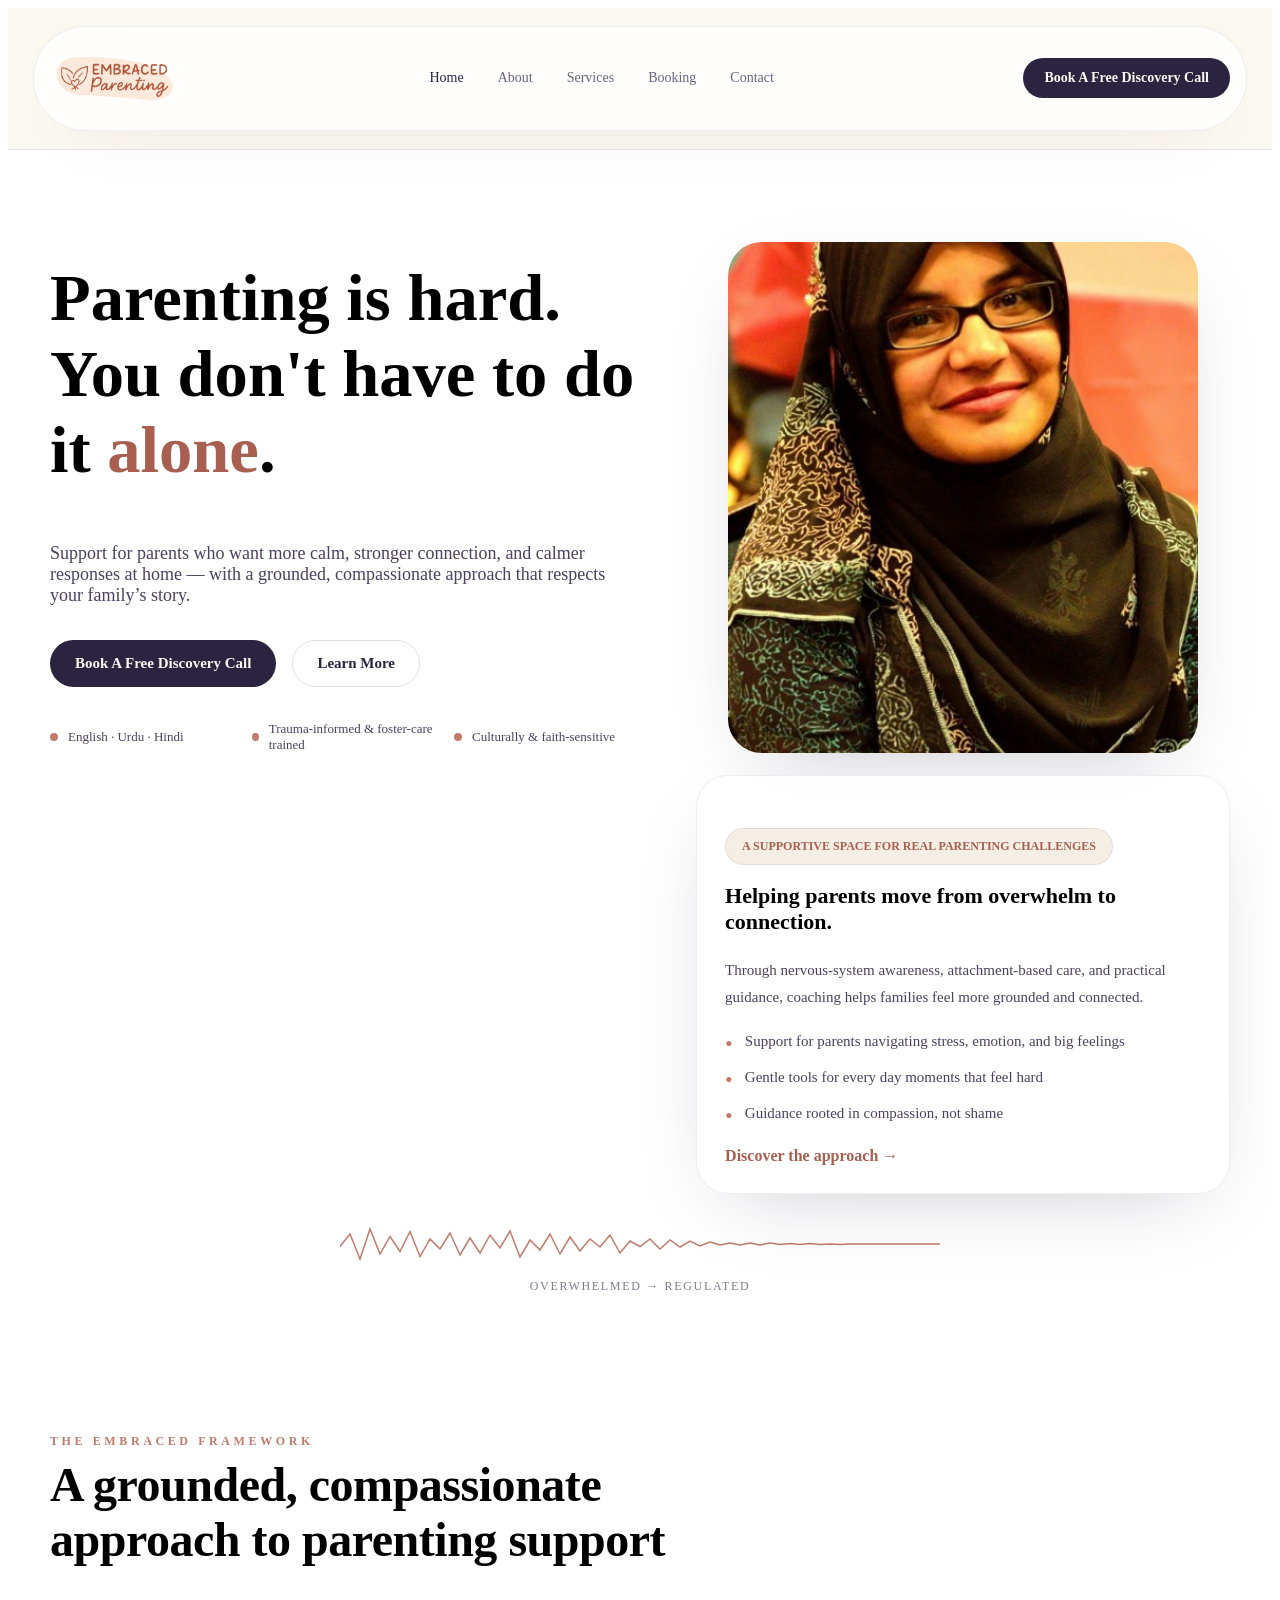
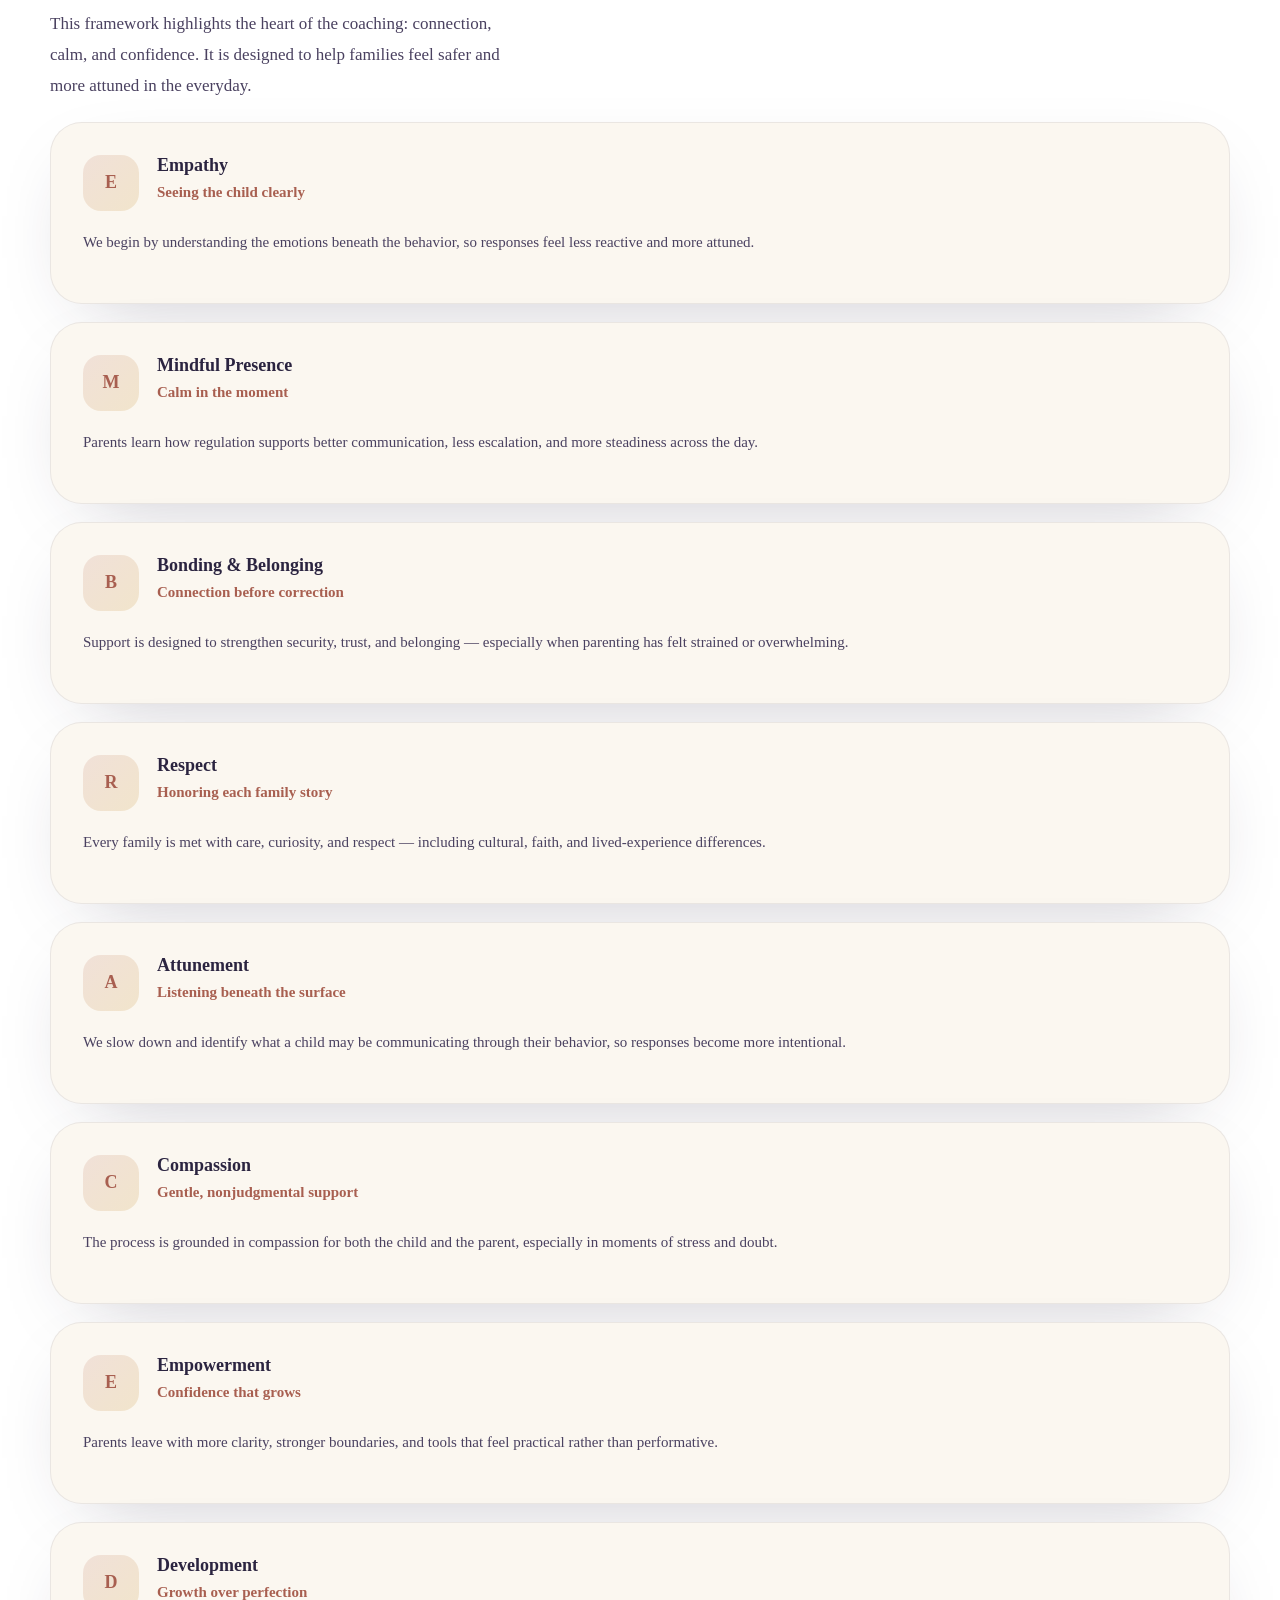
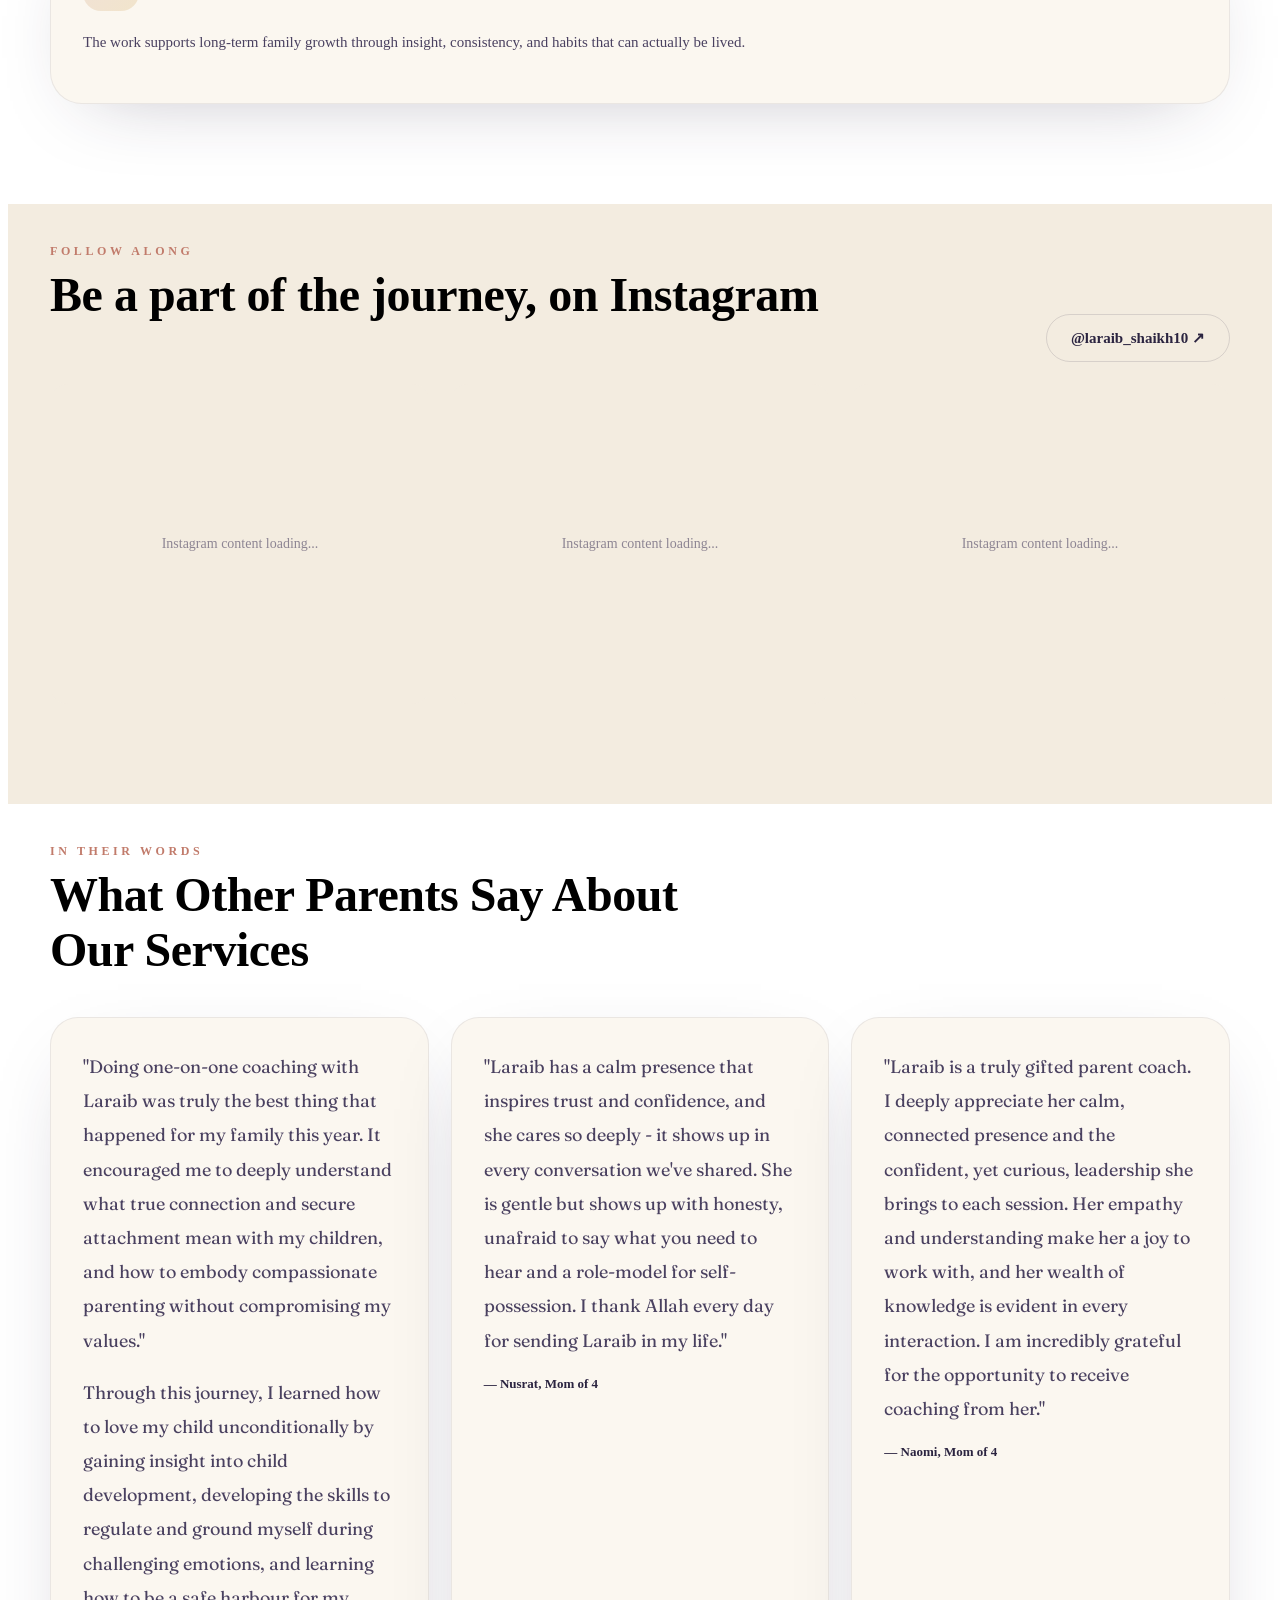
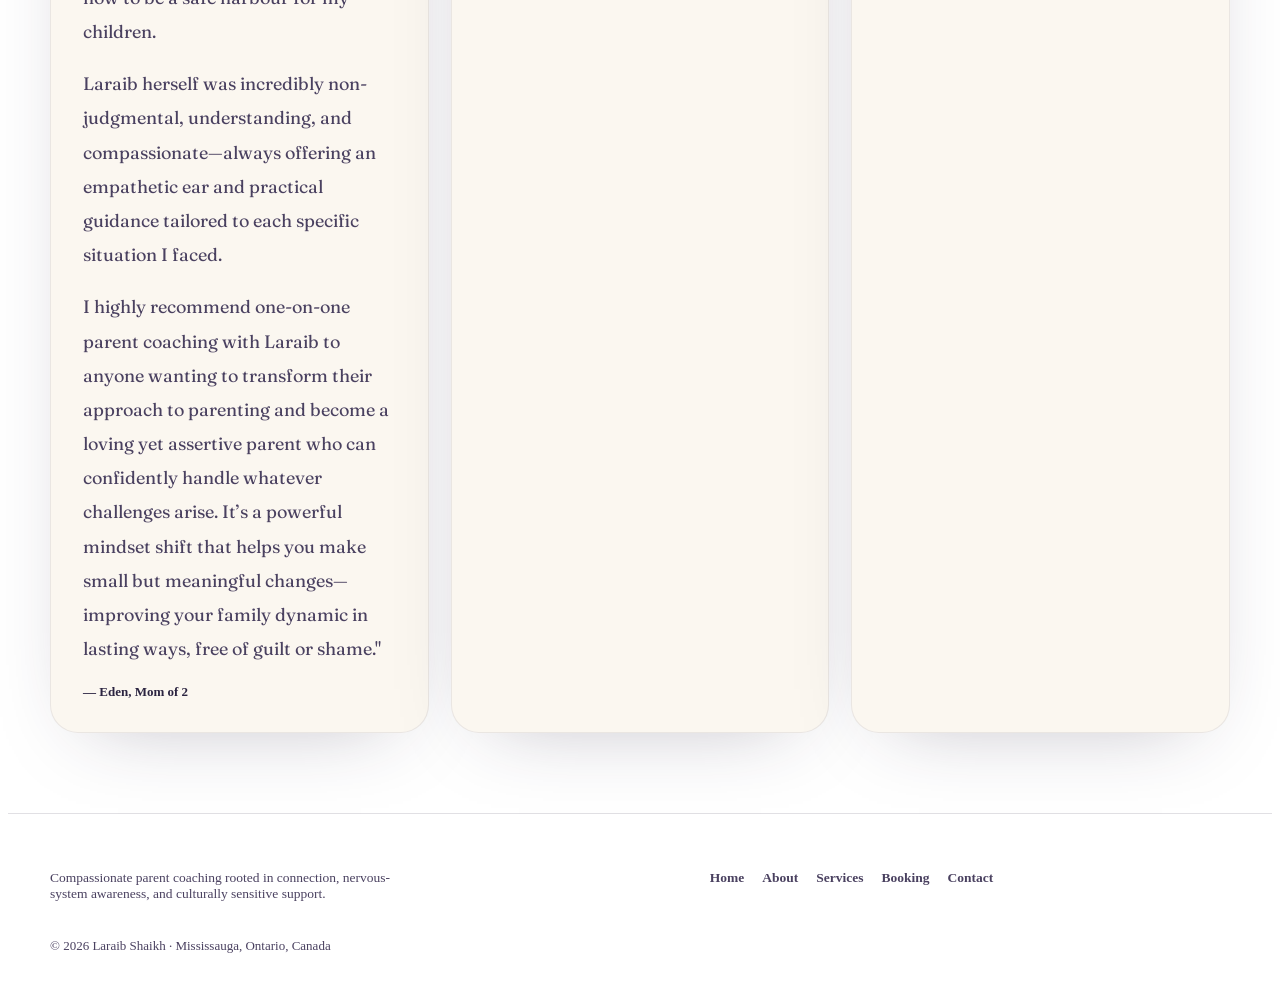
==== commit b9bfaf3c: "Merge pull request #3 from sameerzaheer/aarim Aarim" ====
--- a/index.html
+++ b/index.html
@@ -21,25 +21,25 @@
 </head>
 <body>
   <header>
-    <nav class="wrap">
+    <nav class="wrap" aria-label="Main navigation">
       <a href="index.html" class="logo" aria-label="EmbracedParenting home">
         <span class="logo-mark" aria-hidden="true"><img src="images/logo.png" alt="EmbracedParenting logo" loading="lazy"></span>
       </a>
       <div class="navlinks">
-        <a href="index.html" class="active">Home</a>
-        <a href="about.html">About</a>
-        <a href="services.html">Services</a>
-        <a href="booking.html">Booking</a>
-        <a href="contact.html">Contact</a>
+        <a href="index.html" class="active" aria-label="Home page">Home</a>
+        <a href="about.html" aria-label="About page">About</a>
+        <a href="services.html" aria-label="Services page">Services</a>
+        <a href="booking.html" aria-label="Booking page">Booking</a>
+        <a href="contact.html" aria-label="Contact page">Contact</a>
       </div>
       <div class="navcta">
-        <a href="https://calendly.com/laraibsshaikh10/30min" class="btn btn-primary" style="padding: 11px 20px; font-size: 14px;" aria-label="Book a free discovery call with Laraib">Book A Free Discovery Call</a>
+        <a href="https://calendly.com/laraibsshaikh10/30min" class="btn btn-primary" style="padding: 11px 20px; font-size: 14px;" aria-label="Book a free discovery call with Laraib" target="_blank" rel="noopener noreferrer">Book A Free Discovery Call</a>
       </div>
       <button class="menu-btn" type="button" aria-label="Open menu" aria-expanded="false">
-        <svg width="24" height="24" viewBox="0 0 24 24" fill="none"><path d="M4 7h16M4 12h16M4 17h16" stroke="currentColor" stroke-width="1.8" stroke-linecap="round"/></svg>
+        <svg width="24" height="24" viewBox="0 0 24 24" fill="none" aria-hidden="true"><path d="M4 7h16M4 12h16M4 17h16" stroke="currentColor" stroke-width="1.8" stroke-linecap="round"/></svg>
       </button>
     </nav>
-    <div class="mobile-menu" id="mobile-menu">
+    <div class="mobile-menu" id="mobile-menu" aria-label="Mobile navigation">
       <a href="index.html">Home</a>
       <a href="about.html">About</a>
       <a href="services.html">Services</a>
@@ -54,11 +54,11 @@
       <div class="wrap hero-grid">
         <div class="hero-copy reveal">
           <!-- <div class="eyebrow">Jai Certified Parent Coach · Mississauga, ON</div> -->
-          <h1>Parenting is hard12345678.<br />You don't have to do it <em>alone</em>.</h1>
+          <h1>Parenting is hard.<br />You don't have to do it <em>alone</em>.</h1>
           <p class="sub">Support for parents who want more calm, stronger connection, and calmer responses at home — with a grounded, compassionate approach that respects your family’s story.</p>
           <div class="hero-ctas">
-            <a href="https://calendly.com/laraibsshaikh10/30min" class="btn btn-primary">Book A Free Discovery Call</a>
-            <a href="services.html" class="btn btn-ghost">Learn More</a>
+            <a href="https://calendly.com/laraibsshaikh10/30min" class="btn btn-primary" target="_blank" rel="noopener noreferrer" aria-label="Book a free discovery call with Laraib">Book A Free Discovery Call</a>
+            <a href="services.html" class="btn btn-ghost" aria-label="Learn more about services">Learn More</a>
           </div>
           <div class="trustline">
             <span><i class="dot"></i>English · Urdu · Hindi</span>
@@ -77,16 +77,16 @@
               <p>Through nervous-system awareness, attachment-based care, and practical guidance, coaching helps families feel more grounded and connected.</p>
               <ul>
                 <li>Support for parents navigating stress, emotion, and big feelings</li>
-                <li>Gentle tools for everyday moments that feel hard</li>
+                <li>Gentle tools for every day moments that feel hard</li>
                 <li>Guidance rooted in compassion, not shame</li>
               </ul>
-              <a href="about.html" class="hero-link">Discover the approach →</a>
+              <a href="about.html" class="hero-link" aria-label="Discover the approach">Discover the approach →</a>
             </div>
           </div>
         </div>
       </div>
       <div class="wave-band">
-        <svg viewBox="0 0 1200 90" preserveAspectRatio="none">
+        <svg viewBox="0 0 1200 90" preserveAspectRatio="none" aria-hidden="true">
           <path d="M0,45 L20,20 L40,70 L60,10 L80,60 L100,25 L120,55 L140,15 L160,65 L180,30 L200,50 L220,18 L240,62 L260,28 L280,58 L300,22 L320,48 L340,14 L360,66 L380,32 L400,52 L420,20 L440,60 L460,26 L480,54 L500,30 L520,46 L540,22 L560,58 L580,34 L600,45 L620,30 L640,50 L660,32 L680,46 L700,34 L720,44 L740,36 L760,42 L780,38 L800,42 L820,38 L840,42 L860,38 L880,41 L900,39 L920,41 L940,39 L960,41 L980,40 L1000,41 L1020,40 L1200,40" fill="none" stroke="var(--clay)" stroke-width="3" stroke-linecap="round" />
         </svg>
       </div>
@@ -101,7 +101,7 @@
           <p>This framework highlights the heart of the coaching: connection, calm, and confidence. It is designed to help families feel safer and more attuned in the everyday.</p>
         </div>
         <div class="framework-grid">
-          <div class="framework-card reveal">
+          <article class="framework-card reveal">
             <div class="framework-card-intro">
               <div class="framework-card-mark">E</div>
               <div>
@@ -110,8 +110,8 @@
               </div>
             </div>
             <p>We begin by understanding the emotions beneath the behavior, so responses feel less reactive and more attuned.</p>
-          </div>
-          <div class="framework-card reveal">
+          </article>
+          <article class="framework-card reveal">
             <div class="framework-card-intro">
               <div class="framework-card-mark">M</div>
               <div>
@@ -120,8 +120,8 @@
               </div>
             </div>
             <p>Parents learn how regulation supports better communication, less escalation, and more steadiness across the day.</p>
-          </div>
-          <div class="framework-card reveal">
+          </article>
+          <article class="framework-card reveal">
             <div class="framework-card-intro">
               <div class="framework-card-mark">B</div>
               <div>
@@ -130,8 +130,8 @@
               </div>
             </div>
             <p>Support is designed to strengthen security, trust, and belonging — especially when parenting has felt strained or overwhelming.</p>
-          </div>
-          <div class="framework-card reveal">
+          </article>
+          <article class="framework-card reveal">
             <div class="framework-card-intro">
               <div class="framework-card-mark">R</div>
               <div>
@@ -140,8 +140,8 @@
               </div>
             </div>
             <p>Every family is met with care, curiosity, and respect — including cultural, faith, and lived-experience differences.</p>
-          </div>
-          <div class="framework-card reveal">
+          </article>
+          <article class="framework-card reveal">
             <div class="framework-card-intro">
               <div class="framework-card-mark">A</div>
               <div>
@@ -150,8 +150,8 @@
               </div>
             </div>
             <p>We slow down and identify what a child may be communicating through their behavior, so responses become more intentional.</p>
-          </div>
-          <div class="framework-card reveal">
+          </article>
+          <article class="framework-card reveal">
             <div class="framework-card-intro">
               <div class="framework-card-mark">C</div>
               <div>
@@ -160,8 +160,8 @@
               </div>
             </div>
             <p>The process is grounded in compassion for both the child and the parent, especially in moments of stress and doubt.</p>
-          </div>
-          <div class="framework-card reveal">
+          </article>
+          <article class="framework-card reveal">
             <div class="framework-card-intro">
               <div class="framework-card-mark">E</div>
               <div>
@@ -170,8 +170,8 @@
               </div>
             </div>
             <p>Parents leave with more clarity, stronger boundaries, and tools that feel practical rather than performative.</p>
-          </div>
-          <div class="framework-card reveal">
+          </article>
+          <article class="framework-card reveal">
             <div class="framework-card-intro">
               <div class="framework-card-mark">D</div>
               <div>
@@ -180,7 +180,7 @@
               </div>
             </div>
             <p>The work supports long-term family growth through insight, consistency, and habits that can actually be lived.</p>
-          </div>
+          </article>
         </div>
       </div>
     </section>
@@ -192,7 +192,7 @@
             <div class="eyebrow">Follow Along</div>
             <h2>Be a part of the journey, on Instagram</h2>
           </div>
-          <a href="https://www.instagram.com/laraib_shaikh10/" target="_blank" rel="noopener noreferrer" class="btn btn-ghost">@laraib_shaikh10 ↗</a>
+          <a href="https://www.instagram.com/laraib_shaikh10/" target="_blank" rel="noopener noreferrer" class="btn btn-ghost" aria-label="Follow on Instagram">@laraib_shaikh10 ↗</a>
         </div>
         <div class="insta-grid reveal">
           <blockquote class="instagram-media" data-instgrm-permalink="https://www.instagram.com/p/DYv9KIsDmRM/" data-instgrm-version="14"></blockquote>
@@ -212,14 +212,14 @@
         </div>
         <div class="testi-grid">
           <div class="testi-card reveal">
-            <div class="testi-quote">"Doing one-on-one coaching with Laraib was truly the best thing that happened for my family this year. It encouraged me to deeply understand what true connection and secure attachment mean with my children, and how to embody compassionate parenting without compromising my values.</div>
+            <div class="testi-quote">"Doing one-on-one coaching with Laraib was truly the best thing that happened for my family this year. It encouraged me to deeply understand what true connection and secure attachment mean with my children, and how to embody compassionate parenting without compromising my values."</div>
             <div class="testi-quote">Through this journey, I learned how to love my child unconditionally by gaining insight into child development, developing the skills to regulate and ground myself during challenging emotions, and learning how to be a safe harbour for my children.</div>
             <div class="testi-quote">Laraib herself was incredibly non-judgmental, understanding, and compassionate—always offering an empathetic ear and practical guidance tailored to each specific situation I faced.</div>
             <div class="testi-quote">I highly recommend one-on-one parent coaching with Laraib to anyone wanting to transform their approach to parenting and become a loving yet assertive parent who can confidently handle whatever challenges arise. It’s a powerful mindset shift that helps you make small but meaningful changes—improving your family dynamic in lasting ways, free of guilt or shame."</div>
             <div class="testi-who">— Eden, Mom of 2</div>
           </div>
           <div class="testi-card reveal">
-            <div class="testi-quote">"Laraib has a calm presence that inspires trust and confidence, and she cares so deeply - it shows up in every conversation we’ve shared. She is gentle but shows up with honesty, unafraid to say what you need to hear and a role-model for self-possession. I thank Allah everyday for sending Laraib in my life."</div>
+            <div class="testi-quote">"Laraib has a calm presence that inspires trust and confidence, and she cares so deeply - it shows up in every conversation we've shared. She is gentle but shows up with honesty, unafraid to say what you need to hear and a role-model for self-possession. I thank Allah every day for sending Laraib in my life."</div>
             <div class="testi-who">— Nusrat, Mom of 4</div>
           </div>
           <div class="testi-card reveal">
@@ -240,8 +240,8 @@
         <a href="index.html">Home</a>
         <a href="about.html">About</a>
         <a href="services.html">Services</a>
-        <a href="booking.html">Booking Page</a>
-        <a href="contact.html">Contact Us</a>
+        <a href="booking.html">Booking</a>
+        <a href="contact.html">Contact</a>
       </div>
     </div>
     <div class="wrap" style="margin-top: 22px; font-size: 13px; color: var(--ink-soft);">© 2026 Laraib Shaikh · Mississauga, Ontario, Canada</div>
--- a/css/styles.css
+++ b/css/styles.css
@@ -837,12 +837,10 @@
 
 .insta-grid {
   display: grid;
-  grid-template-columns: repeat(4, minmax(0, 1fr));
+  grid-template-columns: repeat(3, minmax(0, 1fr));
   gap: 20px;
   margin-top: 22px;
   align-items: start;
-  overflow-x: auto;
-  overflow-y: hidden;
 }
 
 .insta-grid iframe {
@@ -853,6 +851,22 @@
   margin: 0 !important;
   width: 100% !important;
   min-width: 0 !important;
+  max-width: 100% !important;
+  min-height: 320px;
+  background: var(--paper-dim);
+  border-radius: 18px;
+  display: flex;
+  align-items: center;
+  justify-content: center;
+  position: relative;
+}
+
+.insta-grid blockquote.instagram-media::before {
+  content: 'Instagram content loading...';
+  position: absolute;
+  color: var(--ink-soft);
+  font-size: 14px;
+  opacity: 0.6;
 }
 
 .testi-grid {
@@ -1116,10 +1130,6 @@
     width: 100%;
   }
 
-  .contact-form {
-    padding-top: 18px;
-  }
-
   .footer-grid {
     grid-template-columns: 1fr;
   }
@@ -1211,6 +1221,7 @@
 
   .section-head {
     margin-bottom: 24px;
+    padding-top: 20px;
   }
 
   .section-head h2 {
@@ -1234,6 +1245,10 @@
   .insta-grid blockquote.instagram-media {
     margin: 0 !important;
     width: 100% !important;
+  }
+
+  .insta {
+    padding-top: 60px;
   }
 
   .booking-card {
